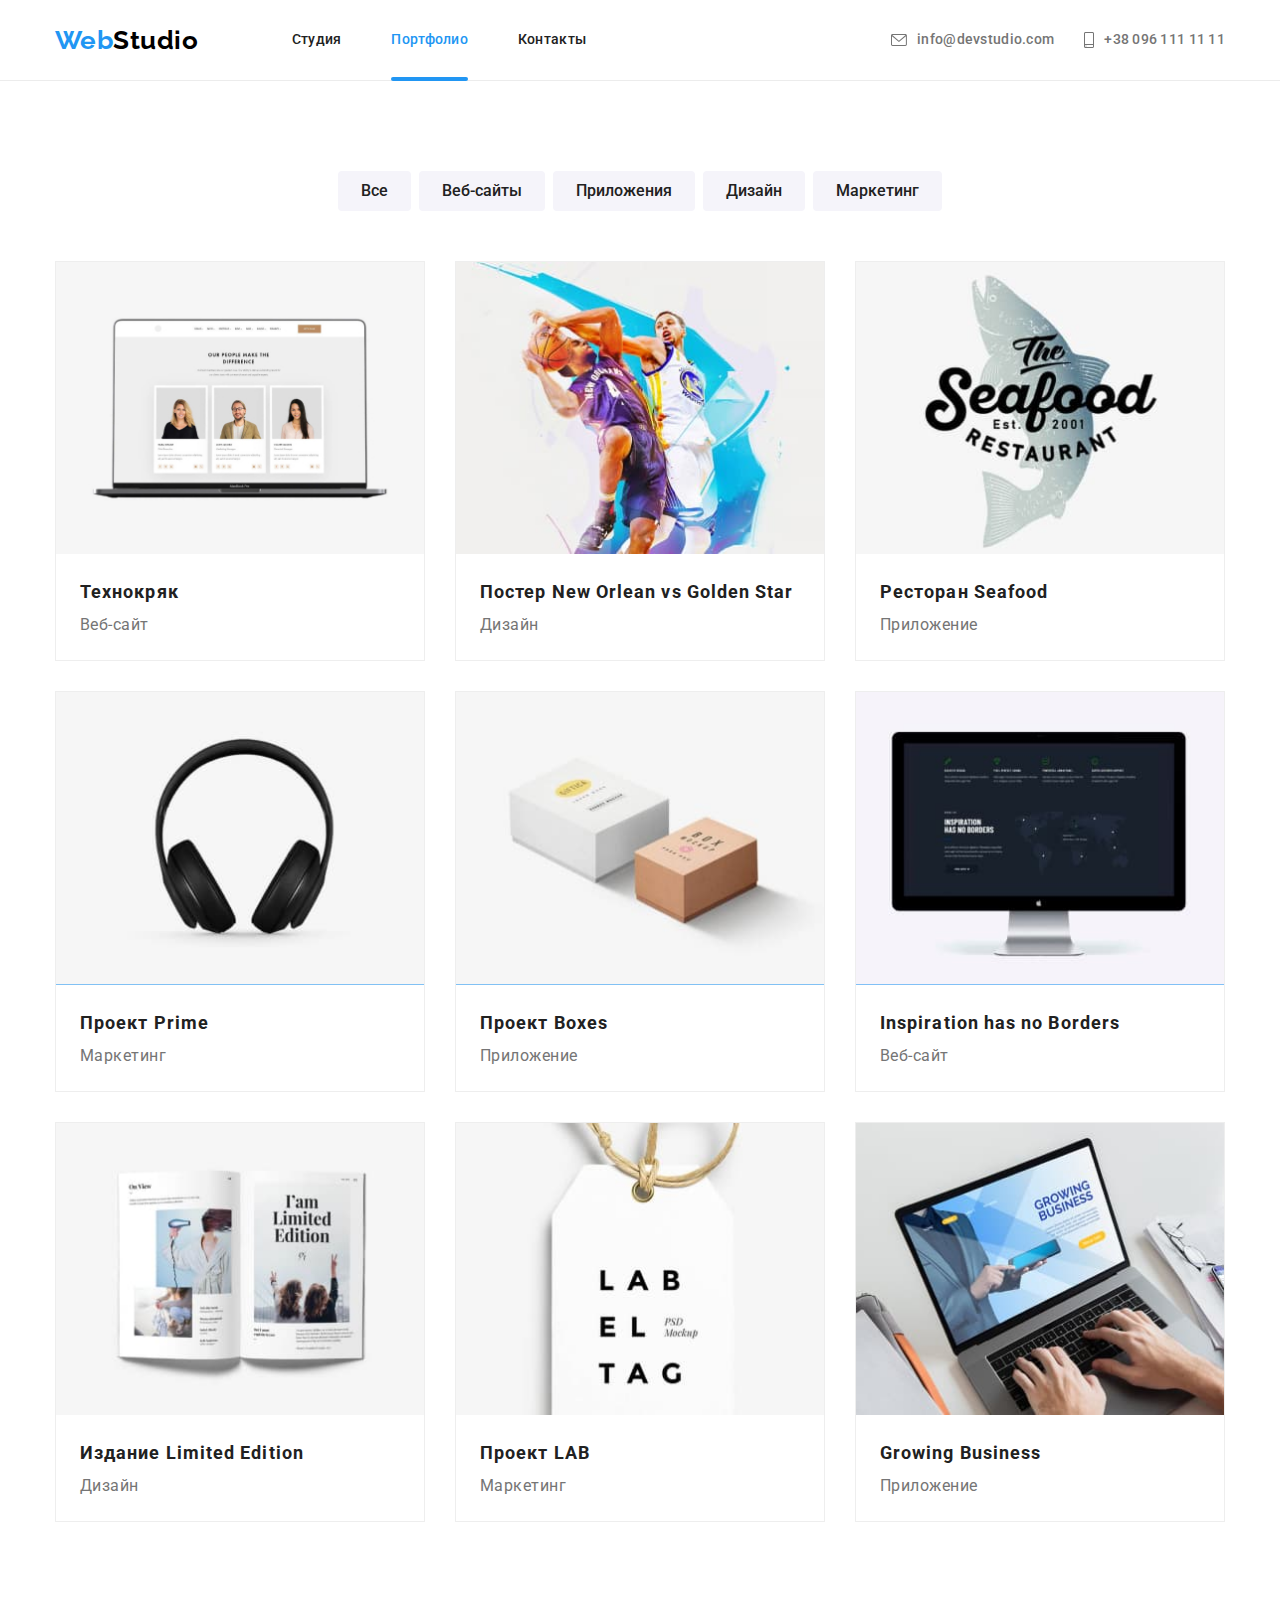
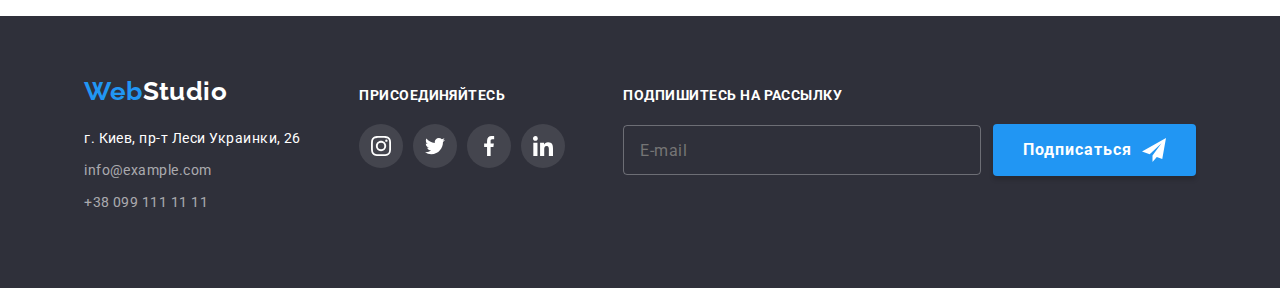
==== portfolio.html @ 852fccfb "додає всю розмітку по 8 модулі" ====
<!DOCTYPE html>
<html lang="ru">
  <head>
    <meta charset="UTF-8" />
    <meta http-equiv="X-UA-Compatible" content="IE=edge" />
    <meta name="viewport" content="width=device-width, initial-scale=1.0" />
    <link rel="preconnect" href="https://fonts.googleapis.com" />
    <link rel="preconnect" href="https://fonts.gstatic.com" crossorigin />
    <link
      href="https://fonts.googleapis.com/css2?family=Raleway:wght@700&family=Roboto:wght@400;500;700;900&display=swap"
      rel="stylesheet"
    />
    <link rel="stylesheet" href="./css/main.min.css" />
    <title>Portfolio</title>
  </head>

  <body>
    <!-- HEADER -->

    <!-- HEADER -->
    <header class="header">
      <div class="header__container container">
        <a href="./index.html" class="header__logo logo"
          >Web<span class="header__logo--accent">Studio</span></a
        >

        <button type="button" class="menu-btn" data-menu-button>
          <svg class="menu-btn__svg" width="40" height="40">
            <use class="menu-btn__icon--burger" href="./img/icon/sprite.svg#icon-burger"></use>
            <use class="menu-btn__icon--cross" href="./img/icon/sprite.svg#icon-cross"></use>
          </svg>
        </button>

        <div class="menu-container" data-menu>
          <nav class="site-nav">
            <ul class="site-nav__list">
              <li class="site-nav__item">
                <a href="./index.html" class="site-nav__link">Студия</a>
              </li>
              <li class="site-nav__item">
                <a href="./portfolio.html" class="site-nav__link site-nav__link--current"
                  >Портфолио</a
                >
              </li>
              <li class="site-nav__item"><a href="" class="site-nav__link">Контакты</a></li>
            </ul>
          </nav>

          <div>
            <ul class="auth-site">
              <li class="auth-site__item">
                <a href="tel:+380961111111" class="auth-site__link auth-site__link--tel">
                  <svg class="auth-site__svg" width="10" height="16">
                    <use href="./img/icon/sprite.svg#icon-tel"></use>
                  </svg>
                  +38 096 111 11 11
                </a>
              </li>
              <li class="auth-site__item">
                <a href="mailto:info@devstudio.com" class="auth-site__link">
                  <svg class="auth-site__svg" width="16" height="12">
                    <use href="./img/icon/sprite.svg#icon-mail"></use>
                  </svg>
                  info@devstudio.com
                </a>
              </li>
            </ul>

            <ul class="soc-auth">
              <li class="soc-auth__item">
                <a href="https://www.instagram.com/" class="soc-auth__link">Instagram</a>
              </li>
              <li class="soc-auth__item">
                <a href="https://twitter.com/home" class="soc-auth__link">Twitter</a>
              </li>
              <li class="soc-auth__item">
                <a href="https://www.facebook.com/" class="soc-auth__link">Facebook</a>
              </li>
              <li class="soc-auth__item">
                <a href="https://www.linkedin.com/" class="soc-auth__link">LinkedIn</a>
              </li>
            </ul>
          </div>
        </div>
      </div>
    </header>

    <!-- MAIN -->
    <main>
      <!-- projects main -->
      <section class="gallery">
        <div class="container">
          <h1 class="gallery__title visually-hidden">projects</h1>

          <ul class="gallery-filters">
            <li class="gallery-filters__item">
              <button type="button" class="gallery-filters__btn">Все</button>
            </li>
            <li class="gallery-filters__item">
              <button type="button" class="gallery-filters__btn">Веб-сайты</button>
            </li>
            <li class="gallery-filters__item">
              <button type="button" class="gallery-filters__btn">Приложения</button>
            </li>
            <li class="gallery-filters__item">
              <button type="button" class="gallery-filters__btn">Дизайн</button>
            </li>
            <li class="gallery-filters__item">
              <button type="button" class="gallery-filters__btn">Маркетинг</button>
            </li>
          </ul>

          <ul class="gallery-projects">
            <li class="gallery-projects__item">
              <a href="" class="gallery-projects__link">
                <div class="gallery-hidden">
                  <img
                    src="./img/portfolio.jpg"
                    class="gallery-hidden__img"
                    alt="Технокряк"
                    width="370"
                    height="294"
                  />

                  <p class="gallery-hidden__text">
                    Технокряк это современная площадка распространения коронавируса. Компании
                    используют эту платформу для цифрового шпионажа и атак на защищённые сервера
                    конкурентов.
                  </p>
                </div>

                <div class="gallery-content">
                  <h3 class="gallery-content__name">Технокряк</h3>
                  <p class="gallery-content__style">Веб-сайт</p>
                </div>
              </a>
            </li>
            <li class="gallery-projects__item">
              <a href="" class="gallery-projects__link">
                <div class="gallery-hidden">
                  <img
                    src="./img/portfolio2.jpg"
                    class="gallery-hidden__img"
                    alt="Технокряк"
                    width="370"
                    height="294"
                  />

                  <p class="gallery-hidden__text">
                    Технокряк это современная площадка распространения коронавируса. Компании
                    используют эту платформу для цифрового шпионажа и атак на защищённые сервера
                    конкурентов.
                  </p>
                </div>

                <div class="gallery-content">
                  <h3 class="gallery-content__name">Постер New Orlean vs Golden Star</h3>
                  <p class="gallery-content__style">Дизайн</p>
                </div>
              </a>
            </li>
            <li class="gallery-projects__item">
              <a href="" class="gallery-projects__link">
                <div class="gallery-hidden">
                  <img
                    src="./img/portfolio3.jpg"
                    class="gallery-hidden__img"
                    alt="Технокряк"
                    width="370"
                    height="294"
                  />

                  <p class="gallery-hidden__text">
                    Технокряк это современная площадка распространения коронавируса. Компании
                    используют эту платформу для цифрового шпионажа и атак на защищённые сервера
                    конкурентов.
                  </p>
                </div>

                <div class="gallery-content">
                  <h3 class="gallery-content__name">Ресторан Seafood</h3>
                  <p class="gallery-content__style">Приложение</p>
                </div>
              </a>
            </li>
            <li class="gallery-projects__item">
              <a href="" class="gallery-projects__link">
                <div class="gallery-hidden">
                  <img
                    src="./img/portfolio4.jpg"
                    class="gallery-hidden__img"
                    alt="Технокряк"
                    width="370"
                    height="294"
                  />

                  <p class="gallery-hidden__text">
                    Технокряк это современная площадка распространения коронавируса. Компании
                    используют эту платформу для цифрового шпионажа и атак на защищённые сервера
                    конкурентов.
                  </p>
                </div>

                <div class="gallery-content">
                  <h3 class="gallery-content__name">Проект Prime</h3>
                  <p class="gallery-content__style">Маркетинг</p>
                </div>
              </a>
            </li>
            <li class="gallery-projects__item">
              <a href="" class="gallery-projects__link">
                <div class="gallery-hidden">
                  <img
                    src="./img/portfolio5.jpg"
                    class="gallery-hidden__img"
                    alt="Технокряк"
                    width="370"
                    height="294"
                  />

                  <p class="gallery-hidden__text">
                    Технокряк это современная площадка распространения коронавируса. Компании
                    используют эту платформу для цифрового шпионажа и атак на защищённые сервера
                    конкурентов.
                  </p>
                </div>

                <div class="gallery-content">
                  <h3 class="gallery-content__name">Проект Boxes</h3>
                  <p class="gallery-content__style">Приложение</p>
                </div>
              </a>
            </li>
            <li class="gallery-projects__item">
              <a href="" class="gallery-projects__link">
                <div class="gallery-hidden">
                  <img
                    src="./img/portfolio6.jpg"
                    class="gallery-hidden__img"
                    alt="Технокряк"
                    width="370"
                    height="294"
                  />

                  <p class="gallery-hidden__text">
                    Технокряк это современная площадка распространения коронавируса. Компании
                    используют эту платформу для цифрового шпионажа и атак на защищённые сервера
                    конкурентов.
                  </p>
                </div>

                <div class="gallery-content">
                  <h3 class="gallery-content__name">Inspiration has no Borders</h3>
                  <p class="gallery-content__style">Веб-сайт</p>
                </div>
              </a>
            </li>
            <li class="gallery-projects__item">
              <a href="" class="gallery-projects__link">
                <div class="gallery-hidden">
                  <img
                    src="./img/portfolio7.jpg"
                    class="gallery-hidden__img"
                    alt="Технокряк"
                    width="370"
                    height="294"
                  />

                  <p class="gallery-hidden__text">
                    Технокряк это современная площадка распространения коронавируса. Компании
                    используют эту платформу для цифрового шпионажа и атак на защищённые сервера
                    конкурентов.
                  </p>
                </div>

                <div class="gallery-content">
                  <h3 class="gallery-content__name">Издание Limited Edition</h3>
                  <p class="gallery-content__style">Дизайн</p>
                </div>
              </a>
            </li>
            <li class="gallery-projects__item">
              <a href="" class="gallery-projects__link">
                <div class="gallery-hidden">
                  <img
                    src="./img/portfolio8.jpg"
                    class="gallery-hidden__img"
                    alt="Технокряк"
                    width="370"
                    height="294"
                  />

                  <p class="gallery-hidden__text">
                    Технокряк это современная площадка распространения коронавируса. Компании
                    используют эту платформу для цифрового шпионажа и атак на защищённые сервера
                    конкурентов.
                  </p>
                </div>

                <div class="gallery-content">
                  <h3 class="gallery-content__name">Проект LAB</h3>
                  <p class="gallery-content__style">Маркетинг</p>
                </div>
              </a>
            </li>
            <li class="gallery-projects__item">
              <a href="" class="gallery-projects__link">
                <div class="gallery-hidden">
                  <img
                    src="./img/portfolio9.jpg"
                    class="gallery-hidden__img"
                    alt="Технокряк"
                    width="370"
                    height="294"
                  />

                  <p class="gallery-hidden__text">
                    Технокряк это современная площадка распространения коронавируса. Компании
                    используют эту платформу для цифрового шпионажа и атак на защищённые сервера
                    конкурентов.
                  </p>
                </div>

                <div class="gallery-content">
                  <h3 class="gallery-content__name">Growing Business</h3>
                  <p class="gallery-content__style">Приложение</p>
                </div>
              </a>
            </li>
          </ul>
        </div>
      </section>
    </main>
    <!-- FOOTER -->
    <footer class="footer">
      <div class="footer__container container">
        <div class="footer__tablet">
          <div class="footer__box">
            <a href="./index.html" class="footer__logo logo"
              >Web<span class="footer__logo--accent">Studio</span></a
            >

            <address class="footer__address">
              <ul class="footer__list">
                <li class="footer__item">
                  <a href="" class="footer__link footer__link--street"
                    >г. Киев, пр-т Леси Украинки, 26
                  </a>
                </li>
                <li class="footer__item">
                  <a href="mailto:info@example.com" class="footer__link">info@example.com </a>
                </li>
                <li class="footer__item">
                  <a href="tel:+380991111111" class="footer__link">+38 099 111 11 11 </a>
                </li>
              </ul>
            </address>
          </div>

          <div class="footer-soclist">
            <p class="footer-soclist__text">присоединяйтесь</p>
            <ul class="footer-soclist__list">
              <li class="footer-soclist__item">
                <a href="" class="footer-soclist__link">
                  <svg class="footer-soclist__icon" width="20" height="20">
                    <use href="./img/icon/sprite.svg#icon-footer-link"></use>
                  </svg>
                </a>
              </li>
              <li class="footer-soclist__item">
                <a href="" class="footer-soclist__link">
                  <svg class="footer-soclist__icon" width="20" height="20">
                    <use href="./img/icon/sprite.svg#icon-footer-link2"></use>
                  </svg>
                </a>
              </li>
              <li class="footer-soclist__item">
                <a href="" class="footer-soclist__link">
                  <svg class="footer-soclist__icon" width="20" height="20">
                    <use href="./img/icon/sprite.svg#icon-footer-link3"></use>
                  </svg>
                </a>
              </li>
              <li class="footer-soclist__item">
                <a href="" class="footer-soclist__link">
                  <svg class="footer-soclist__icon" width="20" height="20">
                    <use href="./img/icon/sprite.svg#icon-footer-link4"></use>
                  </svg>
                </a>
              </li>
            </ul>
          </div>

          <div class="footer-subscribe">
            <p class="footer-subscribe__text">Подпишитесь на рассылку</p>

            <form class="footer-subscribe__form">
              <input
                class="footer-subscribe__input"
                type="email"
                name="email"
                placeholder="E-mail"
              />

              <button type="button" class="footer-subscribe__btn">
                Подписаться

                <svg class="footer-subscribe__icon" width="24" height="24">
                  <use href="./img/icon/sprite.svg#icon-airplane"></use>
                </svg>
              </button>
            </form>
          </div>
        </div>
      </div>
    </footer>

    <!-- MODAL -->

    <div class="backdrop backdrop__is-hidden" data-modal>
      <div class="backdrop-modal">
        <form class="modal-form">
          <button class="modal-form__btn" data-modal-close>
            <svg class="backdrop-modal__icon" width="11" height="11">
              <use href="./img/icon/sprite.svg#icon-close"></use>
            </svg>
          </button>
          <p class="modal-form__text">Оставьте свои данные, мы вам перезвоним</p>

          <div class="modal-form__field">
            <label class="modal-form__label" for="name">Имя</label>
            <input class="modal-form__input" type="text" name="name" id="name" />
            <svg class="modal-form__icon">
              <use href="./img/icon/sprite.svg#icon-name-modal"></use>
            </svg>
          </div>

          <div class="modal-form__field">
            <label class="modal-form__label" for="tel">Телефон</label>
            <input class="modal-form__input" type="text" name="name" id="tel" />
            <svg class="modal-form__icon">
              <use href="./img/icon/sprite.svg#icon-tel-modal"></use>
            </svg>
          </div>

          <div class="modal-form__field">
            <label class="modal-form__label" for="mail">Почта</label>
            <input class="modal-form__input" type="text" name="name" id="mail" />
            <svg class="modal-form__icon">
              <use href="./img/icon/sprite.svg#icon-mail-modal"></use>
            </svg>
          </div>

          <div class="modal-form__field">
            <label class="modal-form__label" for="comment">Комментарий</label>
            <textarea
              class="modal-form__comment"
              name="comment"
              id="comment"
              rows="10"
              placeholder="Введите текст"
            ></textarea>
          </div>

          <div class="form-checkbox">
            <input class="form-checkbox__input" type="checkbox" name="policy" id="policy" />
            <label class="form-checkbox__label" for="policy"
              >Соглашаюсь с рассылкой и принимаю
            </label>
            <a href="" class="form-checkbox__link">Условия договора</a>
          </div>

          <button type="submit" class="form-btn">Отправить</button>
        </form>
      </div>
    </div>

    <!-- SCRIPT -->
    <script src="./js/modal.js"></script>
    <script src="./js/burger-menu.js"></script>
  </body>
</html>
---- css/main.min.css ----
/*! modern-normalize v0.6.0 | MIT License | https://github.com/sindresorhus/modern-normalize */*,*::before,*::after{box-sizing:border-box}:root{-moz-tab-size:4;tab-size:4}html{line-height:1.15;-webkit-text-size-adjust:100%}body{margin:0}body{font-family:system-ui,-apple-system,"Segoe UI",Roboto,Helvetica,Arial,sans-serif,"Apple Color Emoji","Segoe UI Emoji"}hr{height:0}abbr[title]{text-decoration:underline dotted}b,strong{font-weight:bolder}code,kbd,samp,pre{font-family:SFMono-Regular, Consolas, "Liberation Mono", Menlo, monospace;font-size:1em}small{font-size:80%}sub,sup{font-size:75%;line-height:0;position:relative;vertical-align:baseline}sub{bottom:-0.25em}sup{top:-0.5em}button,input,optgroup,select,textarea{font-family:inherit;font-size:100%;line-height:1.15;margin:0}button,select{text-transform:none}button,[type="button"],[type="reset"],[type="submit"]{-webkit-appearance:button}button::-moz-focus-inner,[type="button"]::-moz-focus-inner,[type="reset"]::-moz-focus-inner,[type="submit"]::-moz-focus-inner{border-style:none;padding:0}button:-moz-focusring,[type="button"]:-moz-focusring,[type="reset"]:-moz-focusring,[type="submit"]:-moz-focusring{outline:1px dotted ButtonText}fieldset{padding:0.35em 0.75em 0.625em}legend{padding:0}progress{vertical-align:baseline}[type="number"]::-webkit-inner-spin-button,[type="number"]::-webkit-outer-spin-button{height:auto}[type="search"]{-webkit-appearance:textfield;outline-offset:-2px}[type="search"]::-webkit-search-decoration{-webkit-appearance:none}::-webkit-file-upload-button{-webkit-appearance:button;font:inherit}summary{display:list-item}*,*::before,*::after{box-sizing:border-box}a{text-decoration:none}h1,h2,h3,h4,h5,h6,p,ul{margin:0;padding:0;list-style:none}img{display:block;max-width:100%;height:auto}body{font-family:'Raleway', sans-serif;font-family:'Roboto', sans-serif;letter-spacing:0.03em;padding-top:77px;background-color:#fff;color:#757575}body.modal-open,body.menu-open{overflow:hidden}.container-wrap{max-width:100%;overflow:hidden}.container{padding-left:15px;padding-right:15px;margin-left:auto;margin-right:auto}@media screen and (min-width: 480px){.container{width:480px}}@media screen and (min-width: 768px){.container{width:768px}}@media screen and (min-width: 1200px){.container{width:1200px}}.visually-hidden{position:absolute;white-space:nowrap;width:1px;height:1px;overflow:hidden;border:0;padding:0;clip:rect(0 0 0 0);clip-path:inset(50%);margin:-1px}.logo{font-family:'Raleway';font-weight:700;font-size:26px;line-height:1.19;color:#2196f3}.header{position:fixed;width:100%;top:0;left:0;z-index:9;background-color:#fff;border-bottom:1px solid #ececec}.header__container{display:flex;align-items:center;padding:0 15px;justify-content:space-between}@media screen and (max-width: 767px){.header__container{padding-top:16px;padding-bottom:16px}}@media screen and (max-width: 767px){.header__container{padding-top:26px;padding-bottom:26px}}@media screen and (max-width: 767px){.header__container{padding-top:24px;padding-bottom:25px}}.header__logo--accent{color:#000}.menu-btn{border:none;padding:0;margin-left:auto;color:#757575;background-color:transparent}@media screen and (min-width: 768px){.menu-btn{display:none}}.menu-btn.is-open{z-index:3}.menu-btn__icon--cross{display:none}.menu-btn.is-open .menu-btn__icon--cross{display:block}.menu-btn.is-open .menu-btn__icon--burger{display:none}.menu-btn__svg{fill:currentColor}.menu-btn__svg:hover,.menu-btn__svg:focus{color:#2196f3}@media screen and (min-width: 768px){.menu-container{display:flex;align-items:center}}@media screen and (max-width: 767px){.menu-container{display:none}}@media screen and (max-width: 767px){.menu-container.is-open{position:fixed;top:0;left:0;height:100%;width:100%;padding:48px 40px;z-index:2;display:block;display:flex;flex-direction:column;justify-content:space-between;background-color:#fff}}@media screen and (min-width: 768px){.site-nav{display:flex;align-items:center}}.site-nav__list{display:flex}@media screen and (min-width: 768px){.site-nav__list{margin-right:84px}}@media screen and (max-width: 767px){.site-nav__list{flex-direction:column}}@media screen and (min-width: 1200px){.site-nav__list{margin-right:305px}}@media screen and (max-width: 767px){.site-nav__item:not(:last-child){margin-bottom:30px}}@media screen and (min-width: 768px){.site-nav__item:not(:last-child){margin-right:50px}}@media screen and (min-width: 768px){.site-nav__link{display:block;font-weight:500;font-size:14px;line-height:1.14;letter-spacing:0.02em;transition:color 250ms cubic-bezier(0.4, 0, 0.2, 1);color:#212121;padding-top:32px;padding-bottom:32px}}@media screen and (max-width: 767px){.site-nav__link{font-weight:500;font-size:40px;line-height:1.17;letter-spacing:0.02em;color:#212121}}.site-nav__link:hover,.site-nav__link:focus{color:#2196f3}@media screen and (min-width: 768px){.site-nav__link--current{color:#2196f3;position:relative}}@media screen and (min-width: 768px){.site-nav__link--current::after{position:absolute;content:'';bottom:0;left:0;width:100%;height:4px;border-radius:2px;bottom:-1px;background-color:#2196f3}}@media screen and (max-width: 767px){.auth-site{margin-bottom:64px}}@media screen and (min-width: 768px){.auth-site{display:flex;flex-direction:column-reverse}}@media screen and (min-width: 1199px){.auth-site{flex-direction:row-reverse}}@media screen and (min-width: 768px){.auth-site__item:not(:last-child){margin-top:10px}}@media screen and (max-width: 767px){.auth-site__item:not(:last-child){margin-bottom:32px}}@media screen and (min-width: 1199px){.auth-site__item:not(:last-child){margin-top:0;margin-left:30px}}@media screen and (max-width: 767px){.auth-site__link{font-weight:500;font-size:24px;line-height:1.16;letter-spacing:0.02em;color:#757575}}@media screen and (min-width: 768px){.auth-site__link{font-weight:500;font-size:12px;line-height:1.16;letter-spacing:0.02em;color:#757575}}@media screen and (max-width: 767px){.auth-site__link--tel{font-weight:500;font-size:34px;line-height:1.17;letter-spacing:0.02em;color:#2196f3}}@media screen and (min-width: 1199px){.auth-site__link{display:block;font-weight:500;font-size:14px;line-height:1.14;letter-spacing:0.02em;transition:color 250ms cubic-bezier(0.4, 0, 0.2, 1);color:#212121;color:#757575;display:flex;align-items:center}}.auth-site__link:hover,.auth-site__link:focus{color:#2196f3}.auth-site__svg{fill:currentColor;margin-right:10px}@media screen and (max-width: 767px){.auth-site__svg{display:none}}.soc-auth{display:flex}@media screen and (min-width: 768px){.soc-auth{display:none}}.soc-auth__item{padding:0 10px}.soc-auth__item:not(:last-child){border-right:1px solid rgba(33,33,33,0.2)}.soc-auth__link{font-weight:500;font-size:18px;line-height:1.22;letter-spacing:0.02em;color:#2196f3}.hero{height:auto;max-width:479px;padding-top:118px;padding-bottom:118px;text-align:center;margin:0 auto;background-color:#2f303a;background-repeat:no-repeat;background-position:center;background-size:cover;background-image:linear-gradient(to right, rgba(47,48,58,0.4), rgba(47,48,58,0.4)),url(../../img/adaptive/mob-hero-1x-min.jpg)}@media screen and (min-device-pixel-ratio: 2), (min-resolution: 192dpi), (min-resolution: 2dppx){.hero{background-image:linear-gradient(to right, rgba(47,48,58,0.4), rgba(47,48,58,0.4)),url(../../img/adaptive/mob-hero-2x-min.jpg)}}@media screen and (min-width: 480px){.hero{max-width:480px}}@media screen and (min-width: 768px){.hero{max-width:768px;background-image:linear-gradient(to right, rgba(47,48,58,0.4), rgba(47,48,58,0.4)),url(../../img/adaptive/tab-hero-1x-min.jpg)}}@media screen and (min-width: 768px) and (min-device-pixel-ratio: 2), screen and (min-width: 768px) and (min-resolution: 192dpi), screen and (min-width: 768px) and (min-resolution: 2dppx){.hero{background-image:linear-gradient(to right, rgba(47,48,58,0.4), rgba(47,48,58,0.4)),url(../../img/adaptive/tab-hero-2x-min.jpg)}}@media screen and (min-width: 1200px){.hero{min-height:600px;max-width:1600px;padding-top:200px;padding-bottom:200px;margin-left:auto;margin-right:auto;background-image:linear-gradient(to right, rgba(47,48,58,0.4), rgba(47,48,58,0.4)),url(../../img/adaptive/desk-hero-1x-min.jpg)}}@media screen and (min-width: 1200px) and (min-device-pixel-ratio: 2), screen and (min-width: 1200px) and (min-resolution: 192dpi), screen and (min-width: 1200px) and (min-resolution: 2dppx){.hero{background-image:linear-gradient(to right, rgba(47,48,58,0.4), rgba(47,48,58,0.4)),url(../../img/adaptive/desk-hero-2x-min.jpg)}}.hero__title{margin-bottom:30px;font-weight:900;font-size:26px;line-height:1.62;letter-spacing:0.06em;text-transform:uppercase;color:#fff}@media screen and (min-width: 1200px){.hero__title{font-size:44px;line-height:1.36}}.hero__btn{font-weight:700;font-size:16px;line-height:1.88;letter-spacing:0.06em;box-shadow:0px 4px 4px rgba(0,0,0,0.15);box-shadow:0px 4px 4px rgba(0,0,0,0.15);border-radius:4px;border:1px solid transparent;padding:10px 32px;min-width:200px;cursor:pointer;color:#fff;background-color:#2196f3}.specifics{padding-top:60px;padding-bottom:60px}@media screen and (min-width: 1200px){.specifics{padding-top:94px;padding-bottom:94px}}.specifics__list{margin:-15px}@media screen and (min-width: 768px){.specifics__list{display:flex;flex-wrap:wrap}}@media screen and (min-width: 1200px){.specifics__list{flex-wrap:nowrap}}.specifics__item{margin:15px}.specifics__item:not(:last-child){margin-bottom:30px}@media screen and (min-width: 768px){.specifics__item{width:calc((100% - 30px - 30px) / 2)}}@media screen and (min-width: 1200px){.specifics__item{width:calc(100% - 30px - 30px - 30px - 30px / 4)}}.specifics__title{margin-bottom:10px;font-weight:700;font-size:14px;line-height:1.14;text-transform:uppercase;text-align:center;color:#212121}@media screen and (min-width: 768px){.specifics__title{text-align:left}}.specifics__text{font-weight:400;font-size:14px;line-height:1.71}.specifics__svg{display:block;height:120px;border-radius:4px;margin-bottom:30px;display:flex;justify-content:center;align-items:center;background-color:#f5f4fa}.interests{padding-bottom:94px;display:none}@media screen and (min-width: 1200px){.interests{display:block}}.interests__title{margin-bottom:50px;font-weight:700;font-size:36px;line-height:1.16;text-align:center;color:#212121}.interests__list{display:flex;justify-content:center}.interests__item:not(:last-child){margin-right:30px}.hidden-box{position:relative}.hidden-box__img{display:block}.hidden-box__content{position:absolute;width:100%;height:70px;bottom:0;left:0;display:flex;align-items:center;justify-content:center;background-color:rgba(47,48,58,0.8)}.hidden-box__text{font-weight:700;font-size:14px;line-height:1.14;text-transform:uppercase;color:#fff}.team{padding-top:60px;padding-bottom:60px;background-color:#f5f4fa}@media screen and (min-width: 1200px){.team{padding-top:94px;padding-bottom:94px}}.team__title{margin-bottom:50px;font-weight:700;font-size:36px;line-height:1.16;text-align:center;color:#212121}.team__list{display:flex;flex-wrap:wrap;margin:-15px}@media screen and (min-width: 1200px){.team__list{flex-wrap:nowrap}}.team__item{box-shadow:0px 1px 3px rgba(0,0,0,0.12),0px 1px 1px rgba(0,0,0,0.14),0px 2px 1px rgba(0,0,0,0.2);border-radius:0px 0px 4px 4px;background-color:#fff;margin:15px}@media screen and (min-width: 768px){.team__item{width:calc((100% - 30px - 30px) / 2)}}.team__img{width:100%}.soclist{display:flex;justify-content:center;padding-bottom:30px}.soclist__item:not(:last-child){margin-right:10px}.soclist__link{width:44px;height:44px;display:flex;justify-content:center;align-items:center;border-radius:50%;transition:color 250ms cubic-bezier(0.4, 0, 0.2, 1),background-color 250ms cubic-bezier(0.4, 0, 0.2, 1);color:#afb1b8}.soclist__link:hover,.soclist__link:focus{color:#fff;background-color:#2196f3}.soclist__svg{fill:currentColor}.team-content{padding-top:30px;padding-bottom:16px;text-align:center}.team-content__name{font-weight:500;font-size:16px;line-height:1.18;color:#212121;margin-bottom:10px}.team-content__position{font-weight:500;font-size:16px;line-height:1.18;color:#212121;font-weight:400;color:#757575}.clients{padding-top:60px;padding-bottom:60px}@media screen and (min-width: 1200px){.clients{padding-top:94px;padding-bottom:94px}}.clients__title{margin-bottom:50px;font-weight:700;font-size:36px;line-height:1.16;text-align:center;color:#212121}.clients__list{display:flex;flex-wrap:wrap;margin:-15px}@media screen and (max-width: 479px){.clients__list{justify-content:center}}@media screen and (min-width: 1200px){.clients__list{flex-wrap:nowrap}}.clients__item{margin:15px}@media screen and (min-width: 768px){.clients__item{width:calc((100% - 60px - 30px) / 3)}}.clients__link{display:flex;justify-content:center;align-items:center;height:100%;border:1px solid #afb1b8;border-radius:4px;width:210px;height:92px;transition:color 250ms cubic-bezier(0.4, 0, 0.2, 1),background-color 250ms cubic-bezier(0.4, 0, 0.2, 1);color:#afb1b8}.clients__link:hover,.clients__link:focus{color:#2196f3;border-color:#2196f3}@media screen and (min-width: 768px){.clients__link{width:226px}}@media screen and (min-width: 1200px){.clients__link{width:170px}}.clients__svg{fill:currentColor}.footer{padding-top:60px;padding-bottom:60px;text-align:center;background-color:#2f303a}@media screen and (min-width: 1200px){.footer{text-align:start}}@media screen and (min-width: 768px){.footer__tablet{display:flex;flex-wrap:wrap;align-items:baseline;justify-content:space-around}}.footer__box{margin-bottom:60px}@media screen and (min-width: 1200px){.footer__box{margin-bottom:0}}.footer__logo{display:block;margin-bottom:20px}.footer__logo--accent{color:#fff}.footer__item:not(:last-child){margin-bottom:8px}.footer__link{font-style:normal;font-weight:400;font-size:14px;line-height:1.71;transition:color 250ms cubic-bezier(0.4, 0, 0.2, 1);color:rgba(255,255,255,0.6)}.footer__link--street{color:#fff}.footer__link:hover,.footer__link:focus{color:#2196f3}.footer-soclist{margin-bottom:60px}.footer-soclist__text{margin-bottom:20px;font-weight:700;font-size:14px;line-height:1.14;text-transform:uppercase;color:#fff}.footer-soclist__list{display:flex;justify-content:center}.footer-soclist__item:not(:last-child){margin-right:10px}.footer-soclist__link{display:flex;justify-content:center;align-items:center;width:44px;height:44px;border-radius:50%;transition:background-color 250ms cubic-bezier(0.4, 0, 0.2, 1);background-color:rgba(255,255,255,0.1)}.footer-soclist__link:hover,.footer-soclist__link:focus{background-color:#2196f3}.footer-subscribe__text{margin-bottom:20px;font-weight:700;font-size:14px;line-height:1.14;text-transform:uppercase;color:#fff}.footer-subscribe__form{display:inline-block}@media screen and (min-width: 1200px){.footer-subscribe__form{display:flex;align-items:center}}.footer-subscribe__input{display:block;margin-bottom:20px;padding:15px 16px;outline:none;height:50px;width:450px;border-radius:4px;border:1px solid rgba(255,255,255,0.3);font-weight:400;font-size:16px;line-height:1.25;letter-spacing:inherit;transition:border-color 250ms cubic-bezier(0.4, 0, 0.2, 1);background-color:transparent;color:#ffffff}.footer-subscribe__input:focus{border-color:#2196f3}@media screen and (max-width: 479px){.footer-subscribe__input{width:100%}}@media screen and (min-width: 1200px){.footer-subscribe__input{width:358px;margin-bottom:0}}.footer-subscribe__btn{border:1px solid transparent;box-shadow:0px 4px 4px rgba(0,0,0,0.15);border-radius:4px;padding:10px 29px;min-width:200px;font-weight:700;font-size:16px;line-height:1.88;letter-spacing:0.06em;cursor:pointer;display:flex;justify-content:center;align-items:center;margin-left:auto;margin-right:auto;color:#fff;background-color:#2196f3}@media screen and (min-width: 1200px){.footer-subscribe__btn{margin:0 0 0 12px}}.footer-subscribe__icon{margin-left:10px}.gallery{padding-top:60px;padding-bottom:60px}@media screen and (min-width: 1200px){.gallery{padding-top:94px;padding-bottom:94px}}.gallery-filters{margin-bottom:30px;display:flex;flex-wrap:wrap;margin-top:-15px}@media screen and (min-width: 768px){.gallery-filters{display:flex;justify-content:center}}@media screen and (min-width: 1200px){.gallery-filters{margin-bottom:50px}}.gallery-filters__item{margin-top:15px}.gallery-filters__item:not(:last-child){margin-right:8px}.gallery-filters__btn{padding:6px 22px;cursor:pointer;border-radius:4px;border:1px solid transparent;font-weight:500;font-size:16px;line-height:1.62;transition:color 250ms cubic-bezier(0.4, 0, 0.2, 1),background-color 250ms cubic-bezier(0.4, 0, 0.2, 1),box-shadow 250ms cubic-bezier(0.4, 0, 0.2, 1);color:#212121;background-color:#f5f4fa}.gallery-filters__btn:hover,.gallery-filters__btn:focus{color:#fff;background-color:#2196f3;box-shadow:0px 3px 1px rgba(0,0,0,0.1),0px 1px 2px rgba(0,0,0,0.08),0px 2px 2px rgba(0,0,0,0.12)}.gallery-projects{flex-wrap:wrap}@media screen and (min-width: 768px){.gallery-projects{display:flex;flex-wrap:wrap;margin:-15px}}@media screen and (min-width: 1200px){.gallery-projects{margin:-15px}}.gallery-projects__item{border:1px solid #eee}@media screen and (max-width: 767px){.gallery-projects__item:not(:last-child){margin-bottom:30px}}@media screen and (min-width: 768px){.gallery-projects__item{width:calc((100% - 30px - 30px) / 2);margin:15px}}@media screen and (min-width: 1200px){.gallery-projects__item{width:calc((100% - 60px - 30px) / 3);margin:15px}}.gallery-projects__link{display:block;transition:box-shadow 250ms cubic-bezier(0.4, 0, 0.2, 1)}.gallery-projects__link:hover,.gallery-projects__link:focus{box-shadow:0px 1px 1px rgba(0,0,0,0.12),0px 4px 4px rgba(0,0,0,0.06),1px 4px 6px rgba(0,0,0,0.16)}.gallery-content{padding:20px 24px}.gallery-content__name{font-weight:700;font-size:18px;line-height:2;letter-spacing:0.06em;color:#212121}.gallery-content__style{font-weight:400;font-size:16px;line-height:1.88;color:#757575}.gallery-hidden{position:relative;display:block;overflow:hidden}.gallery-hidden__img{width:100%;display:block}.gallery-hidden__text{position:absolute;top:0;left:0;height:100%;width:100%;padding:63px 24px;font-weight:400;font-size:18px;line-height:1.56;transform:translateY(100%);transition:transform 250ms cubic-bezier(0.4, 0, 0.2, 1);color:#fff;background-color:rgba(33,150,243,0.9)}.gallery-projects__link:hover .gallery-hidden__text,.gallery-projects__link:focus .gallery-hidden__text{transform:translateY(0)}.backdrop{position:fixed;top:0;left:0;width:100%;height:100%;z-index:9;overflow-y:scroll;transition:opacity 250ms cubic-bezier(0.4, 0, 0.2, 1);background-color:rgba(0,0,0,0.2)}.backdrop__is-hidden{visibility:hidden;opacity:0;pointer-events:none}.backdrop__is-hidden .backdrop-modal{transform:translate(-50%, -50%) scale(0.1)}.backdrop-modal{position:absolute;top:50%;left:50%;z-index:18;opacity:1;transform:translate(-50%, -50%) scale(1);transition:transform 250ms cubic-bezier(0.4, 0, 0.2, 1),opacity 250ms cubic-bezier(0.4, 0, 0.2, 1),box-shadow 250ms cubic-bezier(0.4, 0, 0.2, 1);width:450px;min-height:609px;box-shadow:0px 1px 3px rgba(0,0,0,0.12),0px 1px 1px rgba(0,0,0,0.14),0px 2px 1px rgba(0,0,0,0.2);border-radius:4px;background-color:#fff}@media screen and (min-width: 1200px){.backdrop-modal{width:528px;height:581px}}.modal-form{display:block;padding:40px}.modal-form__btn{position:absolute;top:8px;right:8px;width:30px;height:30px;cursor:pointer;border-radius:50%;border:1px solid rgba(0,0,0,0.1);display:flex;align-items:center;justify-content:center;transition:color 250ms cubic-bezier(0.4, 0, 0.2, 1);background-color:#fff;color:#000}.modal-form__btn:hover,.modal-form__btn:focus{color:#2196f3}.modal-form__icon{fill:currentColor}.modal-form__text{text-align:center;font-weight:700;font-size:20px;line-height:1.5;margin-bottom:12px;color:#212121}@media screen and (min-width: 1200px){.modal-form__text{text-align:start;line-height:1.15}}.modal-form__field{position:relative;display:flex;flex-direction:column}.modal-form__field:not(:last-child){margin-bottom:10px}.modal-form__field:hover{color:#2196f3}.modal-form__input{outline:none;height:40px;border:1px solid rgba(33,33,33,0.2);border-radius:4px;transition:border-color 250ms cubic-bezier(0.4, 0, 0.2, 1);padding:0 42px}.modal-form__field:hover .modal-form__input{border-color:#2196f3}.modal-form__input:focus{border-color:#2196f3}.modal-form__label{font-size:12px;line-height:1.16;letter-spacing:0.01em}.modal-form__label:not(:last-child){margin-bottom:4px}.modal-form__icon{position:absolute;left:0;top:50%;display:inline-block;width:18px;height:18px;margin-left:15px;transition:color 250ms cubic-bezier(0.4, 0, 0.2, 1);fill:#212121}.modal-form__field:hover .modal-form__icon{fill:#2196f3}.modal-form__comment{font-size:12px;line-height:1.16;letter-spacing:0.01em;resize:none;height:120px;padding-left:16px;padding-top:12px;border:1px solid rgba(33,33,33,0.2);border-radius:4px;outline:none;transition:border-color 250ms cubic-bezier(0.4, 0, 0.2, 1);color:#212121}.modal-form__comment:hover,.modal-form__comment:focus{border-color:#2196f3}.form-checkbox{margin-bottom:30px}.form-checkbox__input{position:absolute;white-space:nowrap;width:1px;height:1px;overflow:hidden;border:0;padding:0;clip:rect(0 0 0 0);clip-path:inset(50%);margin:-1px}.form-checkbox__label{margin-left:8px;font-weight:400;font-size:12px;line-height:1.16;letter-spacing:0.01em}@media screen and (min-width: 1200px){.form-checkbox__label{font-size:14px;line-height:1.71}}.form-checkbox__label::before{content:'';display:inline-flex;width:16px;height:15px;border-radius:4px;border:2px solid #212121;margin-right:7px;transition:border-color 250ms cubic-bezier(0.4, 0, 0.2, 1)}.form-checkbox__input:checked+.form-checkbox__label::before{background-color:#2196f3;background-image:url(../img/icon/check.svg);background-repeat:no-repeat;background-position:center;background-size:contain;background-origin:border-box;border-color:#2196f3}.form-checkbox__link{font-weight:400;font-size:12px;line-height:1.16;text-decoration:underline;color:#2196f3}@media screen and (min-width: 1200px){.form-checkbox__link{font-size:14px;line-height:1.71}}.form-btn{display:block;margin:0 auto;padding:10px 55px;box-shadow:0px 4px 4px rgba(0,0,0,0.15);border-radius:4px;border:1px solid transparent;min-width:200px;height:50px;font-weight:700;font-size:16px;line-height:1.88;letter-spacing:0.06em;cursor:pointer;color:#fff;background-color:#2196f3}
/*# sourceMappingURL=main.min.css.map */
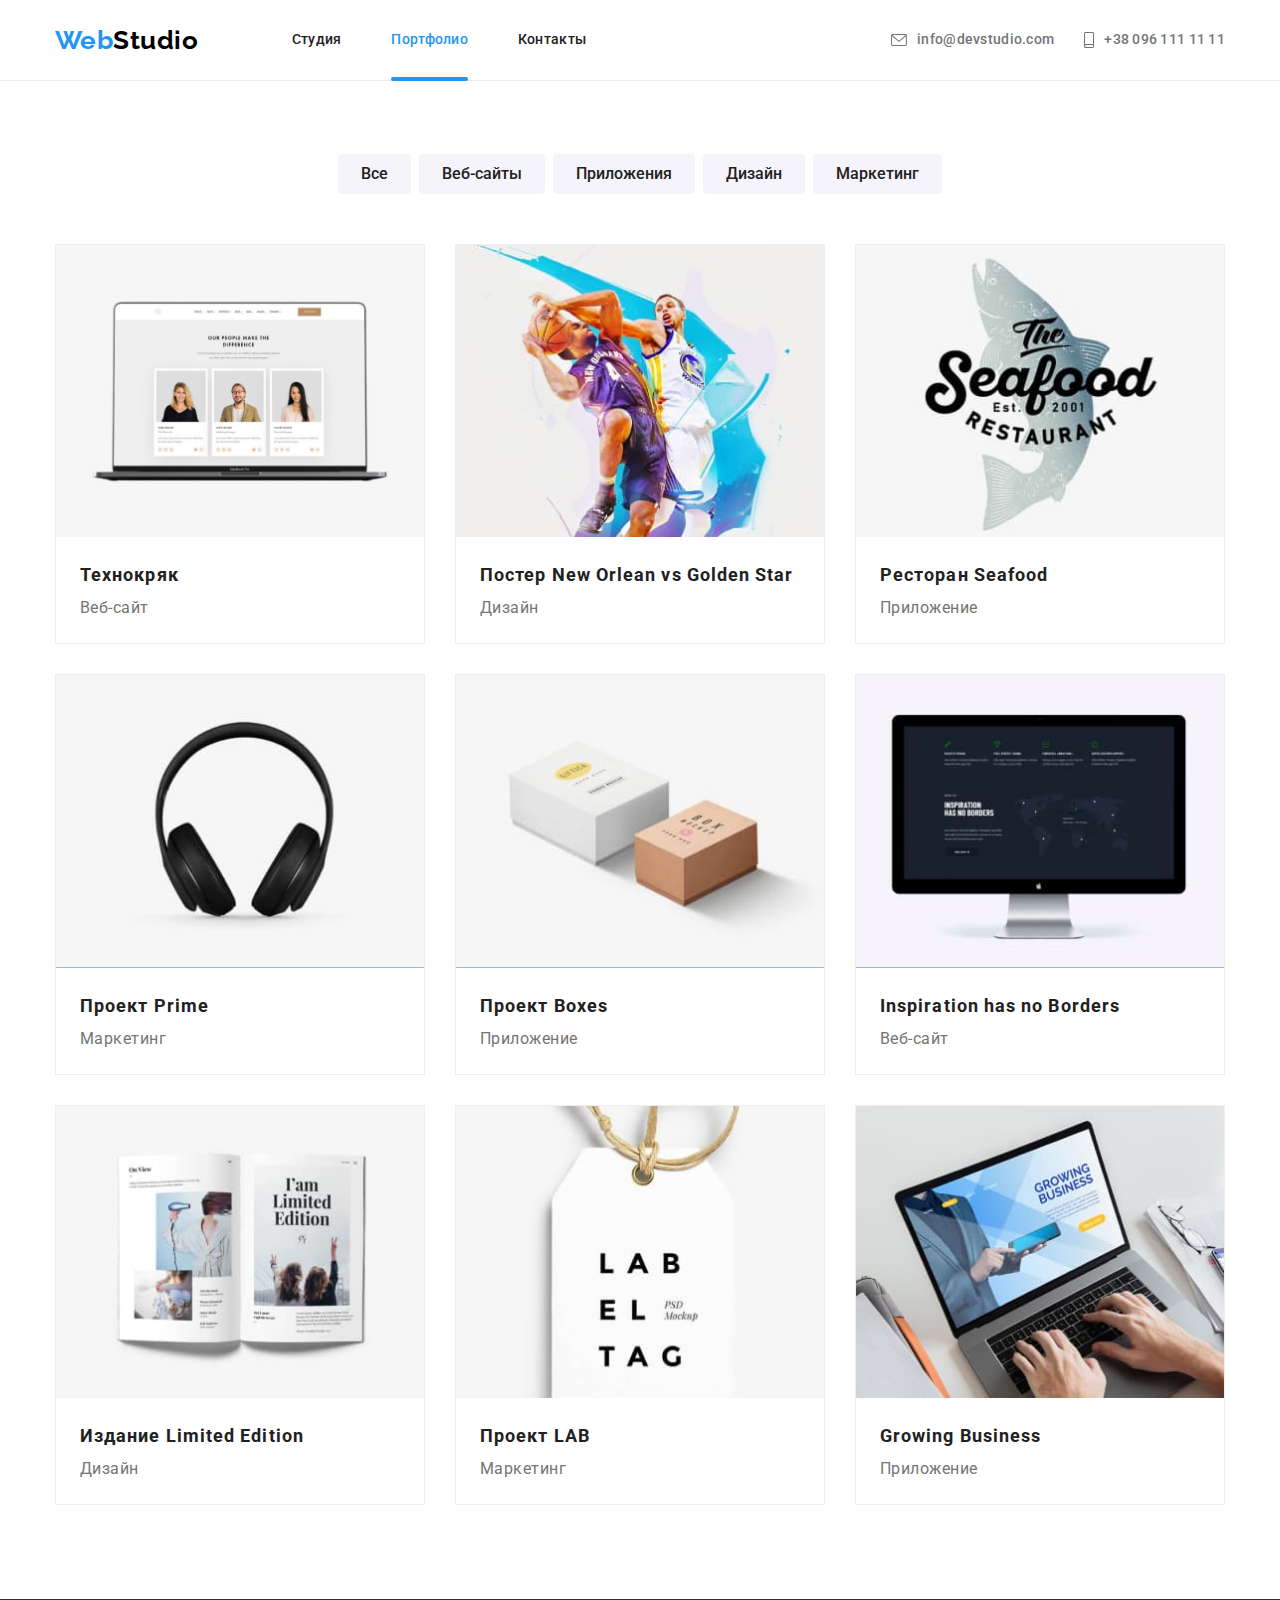
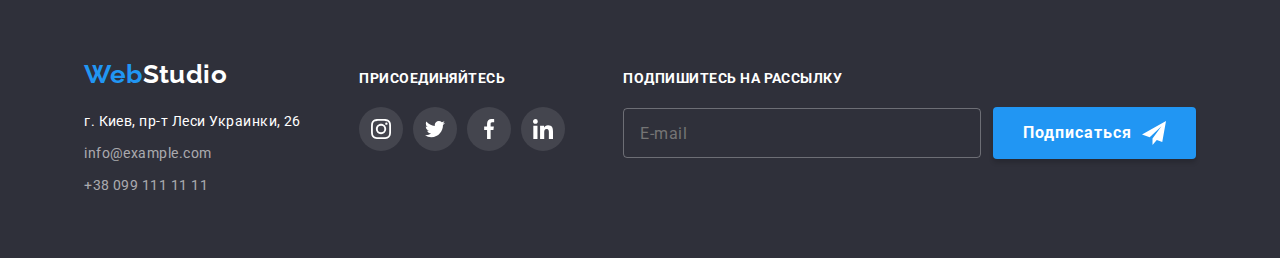
==== commit a188a21d: "add link logo" ====
--- a/portfolio.html
+++ b/portfolio.html
@@ -11,7 +11,12 @@
       rel="stylesheet"
     />
     <link rel="stylesheet" href="./css/main.min.css" />
-    <title>Portfolio</title>
+    <link
+      rel="shortcut icon"
+      href="./img/icon/webstudio.svg"
+      type="image/icon"
+    />
+    <title>WebStudio - Portfolio</title>
   </head>
 
   <body>
@@ -26,8 +31,14 @@
 
         <button type="button" class="menu-btn" data-menu-button>
           <svg class="menu-btn__svg" width="40" height="40">
-            <use class="menu-btn__icon--burger" href="./img/icon/sprite.svg#icon-burger"></use>
-            <use class="menu-btn__icon--cross" href="./img/icon/sprite.svg#icon-cross"></use>
+            <use
+              class="menu-btn__icon--burger"
+              href="./img/icon/sprite.svg#icon-burger"
+            ></use>
+            <use
+              class="menu-btn__icon--cross"
+              href="./img/icon/sprite.svg#icon-cross"
+            ></use>
           </svg>
         </button>
 
@@ -38,18 +49,25 @@
                 <a href="./index.html" class="site-nav__link">Студия</a>
               </li>
               <li class="site-nav__item">
-                <a href="./portfolio.html" class="site-nav__link site-nav__link--current"
+                <a
+                  href="./portfolio.html"
+                  class="site-nav__link site-nav__link--current"
                   >Портфолио</a
                 >
               </li>
-              <li class="site-nav__item"><a href="" class="site-nav__link">Контакты</a></li>
+              <li class="site-nav__item">
+                <a href="" class="site-nav__link">Контакты</a>
+              </li>
             </ul>
           </nav>
 
           <div>
             <ul class="auth-site">
               <li class="auth-site__item">
-                <a href="tel:+380961111111" class="auth-site__link auth-site__link--tel">
+                <a
+                  href="tel:+380961111111"
+                  class="auth-site__link auth-site__link--tel"
+                >
                   <svg class="auth-site__svg" width="10" height="16">
                     <use href="./img/icon/sprite.svg#icon-tel"></use>
                   </svg>
@@ -68,16 +86,24 @@
 
             <ul class="soc-auth">
               <li class="soc-auth__item">
-                <a href="https://www.instagram.com/" class="soc-auth__link">Instagram</a>
+                <a href="https://www.instagram.com/" class="soc-auth__link"
+                  >Instagram</a
+                >
               </li>
               <li class="soc-auth__item">
-                <a href="https://twitter.com/home" class="soc-auth__link">Twitter</a>
+                <a href="https://twitter.com/home" class="soc-auth__link"
+                  >Twitter</a
+                >
               </li>
               <li class="soc-auth__item">
-                <a href="https://www.facebook.com/" class="soc-auth__link">Facebook</a>
+                <a href="https://www.facebook.com/" class="soc-auth__link"
+                  >Facebook</a
+                >
               </li>
               <li class="soc-auth__item">
-                <a href="https://www.linkedin.com/" class="soc-auth__link">LinkedIn</a>
+                <a href="https://www.linkedin.com/" class="soc-auth__link"
+                  >LinkedIn</a
+                >
               </li>
             </ul>
           </div>
@@ -97,16 +123,22 @@
               <button type="button" class="gallery-filters__btn">Все</button>
             </li>
             <li class="gallery-filters__item">
-              <button type="button" class="gallery-filters__btn">Веб-сайты</button>
+              <button type="button" class="gallery-filters__btn">
+                Веб-сайты
+              </button>
             </li>
             <li class="gallery-filters__item">
-              <button type="button" class="gallery-filters__btn">Приложения</button>
+              <button type="button" class="gallery-filters__btn">
+                Приложения
+              </button>
             </li>
             <li class="gallery-filters__item">
               <button type="button" class="gallery-filters__btn">Дизайн</button>
             </li>
             <li class="gallery-filters__item">
-              <button type="button" class="gallery-filters__btn">Маркетинг</button>
+              <button type="button" class="gallery-filters__btn">
+                Маркетинг
+              </button>
             </li>
           </ul>
 
@@ -123,9 +155,9 @@
                   />
 
                   <p class="gallery-hidden__text">
-                    Технокряк это современная площадка распространения коронавируса. Компании
-                    используют эту платформу для цифрового шпионажа и атак на защищённые сервера
-                    конкурентов.
+                    Технокряк это современная площадка распространения
+                    коронавируса. Компании используют эту платформу для
+                    цифрового шпионажа и атак на защищённые сервера конкурентов.
                   </p>
                 </div>
 
@@ -147,14 +179,16 @@
                   />
 
                   <p class="gallery-hidden__text">
-                    Технокряк это современная площадка распространения коронавируса. Компании
-                    используют эту платформу для цифрового шпионажа и атак на защищённые сервера
-                    конкурентов.
-                  </p>
-                </div>
-
-                <div class="gallery-content">
-                  <h3 class="gallery-content__name">Постер New Orlean vs Golden Star</h3>
+                    Технокряк это современная площадка распространения
+                    коронавируса. Компании используют эту платформу для
+                    цифрового шпионажа и атак на защищённые сервера конкурентов.
+                  </p>
+                </div>
+
+                <div class="gallery-content">
+                  <h3 class="gallery-content__name">
+                    Постер New Orlean vs Golden Star
+                  </h3>
                   <p class="gallery-content__style">Дизайн</p>
                 </div>
               </a>
@@ -171,9 +205,9 @@
                   />
 
                   <p class="gallery-hidden__text">
-                    Технокряк это современная площадка распространения коронавируса. Компании
-                    используют эту платформу для цифрового шпионажа и атак на защищённые сервера
-                    конкурентов.
+                    Технокряк это современная площадка распространения
+                    коронавируса. Компании используют эту платформу для
+                    цифрового шпионажа и атак на защищённые сервера конкурентов.
                   </p>
                 </div>
 
@@ -195,9 +229,9 @@
                   />
 
                   <p class="gallery-hidden__text">
-                    Технокряк это современная площадка распространения коронавируса. Компании
-                    используют эту платформу для цифрового шпионажа и атак на защищённые сервера
-                    конкурентов.
+                    Технокряк это современная площадка распространения
+                    коронавируса. Компании используют эту платформу для
+                    цифрового шпионажа и атак на защищённые сервера конкурентов.
                   </p>
                 </div>
 
@@ -219,9 +253,9 @@
                   />
 
                   <p class="gallery-hidden__text">
-                    Технокряк это современная площадка распространения коронавируса. Компании
-                    используют эту платформу для цифрового шпионажа и атак на защищённые сервера
-                    конкурентов.
+                    Технокряк это современная площадка распространения
+                    коронавируса. Компании используют эту платформу для
+                    цифрового шпионажа и атак на защищённые сервера конкурентов.
                   </p>
                 </div>
 
@@ -243,14 +277,16 @@
                   />
 
                   <p class="gallery-hidden__text">
-                    Технокряк это современная площадка распространения коронавируса. Компании
-                    используют эту платформу для цифрового шпионажа и атак на защищённые сервера
-                    конкурентов.
-                  </p>
-                </div>
-
-                <div class="gallery-content">
-                  <h3 class="gallery-content__name">Inspiration has no Borders</h3>
+                    Технокряк это современная площадка распространения
+                    коронавируса. Компании используют эту платформу для
+                    цифрового шпионажа и атак на защищённые сервера конкурентов.
+                  </p>
+                </div>
+
+                <div class="gallery-content">
+                  <h3 class="gallery-content__name">
+                    Inspiration has no Borders
+                  </h3>
                   <p class="gallery-content__style">Веб-сайт</p>
                 </div>
               </a>
@@ -267,9 +303,9 @@
                   />
 
                   <p class="gallery-hidden__text">
-                    Технокряк это современная площадка распространения коронавируса. Компании
-                    используют эту платформу для цифрового шпионажа и атак на защищённые сервера
-                    конкурентов.
+                    Технокряк это современная площадка распространения
+                    коронавируса. Компании используют эту платформу для
+                    цифрового шпионажа и атак на защищённые сервера конкурентов.
                   </p>
                 </div>
 
@@ -291,9 +327,9 @@
                   />
 
                   <p class="gallery-hidden__text">
-                    Технокряк это современная площадка распространения коронавируса. Компании
-                    используют эту платформу для цифрового шпионажа и атак на защищённые сервера
-                    конкурентов.
+                    Технокряк это современная площадка распространения
+                    коронавируса. Компании используют эту платформу для
+                    цифрового шпионажа и атак на защищённые сервера конкурентов.
                   </p>
                 </div>
 
@@ -315,9 +351,9 @@
                   />
 
                   <p class="gallery-hidden__text">
-                    Технокряк это современная площадка распространения коронавируса. Компании
-                    используют эту платформу для цифрового шпионажа и атак на защищённые сервера
-                    конкурентов.
+                    Технокряк это современная площадка распространения
+                    коронавируса. Компании используют эту платформу для
+                    цифрового шпионажа и атак на защищённые сервера конкурентов.
                   </p>
                 </div>
 
@@ -348,10 +384,14 @@
                   </a>
                 </li>
                 <li class="footer__item">
-                  <a href="mailto:info@example.com" class="footer__link">info@example.com </a>
+                  <a href="mailto:info@example.com" class="footer__link"
+                    >info@example.com
+                  </a>
                 </li>
                 <li class="footer__item">
-                  <a href="tel:+380991111111" class="footer__link">+38 099 111 11 11 </a>
+                  <a href="tel:+380991111111" class="footer__link"
+                    >+38 099 111 11 11
+                  </a>
                 </li>
               </ul>
             </address>
@@ -425,11 +465,18 @@
               <use href="./img/icon/sprite.svg#icon-close"></use>
             </svg>
           </button>
-          <p class="modal-form__text">Оставьте свои данные, мы вам перезвоним</p>
+          <p class="modal-form__text">
+            Оставьте свои данные, мы вам перезвоним
+          </p>
 
           <div class="modal-form__field">
             <label class="modal-form__label" for="name">Имя</label>
-            <input class="modal-form__input" type="text" name="name" id="name" />
+            <input
+              class="modal-form__input"
+              type="text"
+              name="name"
+              id="name"
+            />
             <svg class="modal-form__icon">
               <use href="./img/icon/sprite.svg#icon-name-modal"></use>
             </svg>
@@ -445,7 +492,12 @@
 
           <div class="modal-form__field">
             <label class="modal-form__label" for="mail">Почта</label>
-            <input class="modal-form__input" type="text" name="name" id="mail" />
+            <input
+              class="modal-form__input"
+              type="text"
+              name="name"
+              id="mail"
+            />
             <svg class="modal-form__icon">
               <use href="./img/icon/sprite.svg#icon-mail-modal"></use>
             </svg>
@@ -463,7 +515,12 @@
           </div>
 
           <div class="form-checkbox">
-            <input class="form-checkbox__input" type="checkbox" name="policy" id="policy" />
+            <input
+              class="form-checkbox__input"
+              type="checkbox"
+              name="policy"
+              id="policy"
+            />
             <label class="form-checkbox__label" for="policy"
               >Соглашаюсь с рассылкой и принимаю
             </label>
--- a/css/main.min.css
+++ b/css/main.min.css
@@ -1,2 +1,2 @@
-/*! modern-normalize v0.6.0 | MIT License | https://github.com/sindresorhus/modern-normalize */*,*::before,*::after{box-sizing:border-box}:root{-moz-tab-size:4;tab-size:4}html{line-height:1.15;-webkit-text-size-adjust:100%}body{margin:0}body{font-family:system-ui,-apple-system,"Segoe UI",Roboto,Helvetica,Arial,sans-serif,"Apple Color Emoji","Segoe UI Emoji"}hr{height:0}abbr[title]{text-decoration:underline dotted}b,strong{font-weight:bolder}code,kbd,samp,pre{font-family:SFMono-Regular, Consolas, "Liberation Mono", Menlo, monospace;font-size:1em}small{font-size:80%}sub,sup{font-size:75%;line-height:0;position:relative;vertical-align:baseline}sub{bottom:-0.25em}sup{top:-0.5em}button,input,optgroup,select,textarea{font-family:inherit;font-size:100%;line-height:1.15;margin:0}button,select{text-transform:none}button,[type="button"],[type="reset"],[type="submit"]{-webkit-appearance:button}button::-moz-focus-inner,[type="button"]::-moz-focus-inner,[type="reset"]::-moz-focus-inner,[type="submit"]::-moz-focus-inner{border-style:none;padding:0}button:-moz-focusring,[type="button"]:-moz-focusring,[type="reset"]:-moz-focusring,[type="submit"]:-moz-focusring{outline:1px dotted ButtonText}fieldset{padding:0.35em 0.75em 0.625em}legend{padding:0}progress{vertical-align:baseline}[type="number"]::-webkit-inner-spin-button,[type="number"]::-webkit-outer-spin-button{height:auto}[type="search"]{-webkit-appearance:textfield;outline-offset:-2px}[type="search"]::-webkit-search-decoration{-webkit-appearance:none}::-webkit-file-upload-button{-webkit-appearance:button;font:inherit}summary{display:list-item}*,*::before,*::after{box-sizing:border-box}a{text-decoration:none}h1,h2,h3,h4,h5,h6,p,ul{margin:0;padding:0;list-style:none}img{display:block;max-width:100%;height:auto}body{font-family:'Raleway', sans-serif;font-family:'Roboto', sans-serif;letter-spacing:0.03em;padding-top:77px;background-color:#fff;color:#757575}body.modal-open,body.menu-open{overflow:hidden}.container-wrap{max-width:100%;overflow:hidden}.container{padding-left:15px;padding-right:15px;margin-left:auto;margin-right:auto}@media screen and (min-width: 480px){.container{width:480px}}@media screen and (min-width: 768px){.container{width:768px}}@media screen and (min-width: 1200px){.container{width:1200px}}.visually-hidden{position:absolute;white-space:nowrap;width:1px;height:1px;overflow:hidden;border:0;padding:0;clip:rect(0 0 0 0);clip-path:inset(50%);margin:-1px}.logo{font-family:'Raleway';font-weight:700;font-size:26px;line-height:1.19;color:#2196f3}.header{position:fixed;width:100%;top:0;left:0;z-index:9;background-color:#fff;border-bottom:1px solid #ececec}.header__container{display:flex;align-items:center;padding:0 15px;justify-content:space-between}@media screen and (max-width: 767px){.header__container{padding-top:16px;padding-bottom:16px}}@media screen and (max-width: 767px){.header__container{padding-top:26px;padding-bottom:26px}}@media screen and (max-width: 767px){.header__container{padding-top:24px;padding-bottom:25px}}.header__logo--accent{color:#000}.menu-btn{border:none;padding:0;margin-left:auto;color:#757575;background-color:transparent}@media screen and (min-width: 768px){.menu-btn{display:none}}.menu-btn.is-open{z-index:3}.menu-btn__icon--cross{display:none}.menu-btn.is-open .menu-btn__icon--cross{display:block}.menu-btn.is-open .menu-btn__icon--burger{display:none}.menu-btn__svg{fill:currentColor}.menu-btn__svg:hover,.menu-btn__svg:focus{color:#2196f3}@media screen and (min-width: 768px){.menu-container{display:flex;align-items:center}}@media screen and (max-width: 767px){.menu-container{display:none}}@media screen and (max-width: 767px){.menu-container.is-open{position:fixed;top:0;left:0;height:100%;width:100%;padding:48px 40px;z-index:2;display:block;display:flex;flex-direction:column;justify-content:space-between;background-color:#fff}}@media screen and (min-width: 768px){.site-nav{display:flex;align-items:center}}.site-nav__list{display:flex}@media screen and (min-width: 768px){.site-nav__list{margin-right:84px}}@media screen and (max-width: 767px){.site-nav__list{flex-direction:column}}@media screen and (min-width: 1200px){.site-nav__list{margin-right:305px}}@media screen and (max-width: 767px){.site-nav__item:not(:last-child){margin-bottom:30px}}@media screen and (min-width: 768px){.site-nav__item:not(:last-child){margin-right:50px}}@media screen and (min-width: 768px){.site-nav__link{display:block;font-weight:500;font-size:14px;line-height:1.14;letter-spacing:0.02em;transition:color 250ms cubic-bezier(0.4, 0, 0.2, 1);color:#212121;padding-top:32px;padding-bottom:32px}}@media screen and (max-width: 767px){.site-nav__link{font-weight:500;font-size:40px;line-height:1.17;letter-spacing:0.02em;color:#212121}}.site-nav__link:hover,.site-nav__link:focus{color:#2196f3}@media screen and (min-width: 768px){.site-nav__link--current{color:#2196f3;position:relative}}@media screen and (min-width: 768px){.site-nav__link--current::after{position:absolute;content:'';bottom:0;left:0;width:100%;height:4px;border-radius:2px;bottom:-1px;background-color:#2196f3}}@media screen and (max-width: 767px){.auth-site{margin-bottom:64px}}@media screen and (min-width: 768px){.auth-site{display:flex;flex-direction:column-reverse}}@media screen and (min-width: 1199px){.auth-site{flex-direction:row-reverse}}@media screen and (min-width: 768px){.auth-site__item:not(:last-child){margin-top:10px}}@media screen and (max-width: 767px){.auth-site__item:not(:last-child){margin-bottom:32px}}@media screen and (min-width: 1199px){.auth-site__item:not(:last-child){margin-top:0;margin-left:30px}}@media screen and (max-width: 767px){.auth-site__link{font-weight:500;font-size:24px;line-height:1.16;letter-spacing:0.02em;color:#757575}}@media screen and (min-width: 768px){.auth-site__link{font-weight:500;font-size:12px;line-height:1.16;letter-spacing:0.02em;color:#757575}}@media screen and (max-width: 767px){.auth-site__link--tel{font-weight:500;font-size:34px;line-height:1.17;letter-spacing:0.02em;color:#2196f3}}@media screen and (min-width: 1199px){.auth-site__link{display:block;font-weight:500;font-size:14px;line-height:1.14;letter-spacing:0.02em;transition:color 250ms cubic-bezier(0.4, 0, 0.2, 1);color:#212121;color:#757575;display:flex;align-items:center}}.auth-site__link:hover,.auth-site__link:focus{color:#2196f3}.auth-site__svg{fill:currentColor;margin-right:10px}@media screen and (max-width: 767px){.auth-site__svg{display:none}}.soc-auth{display:flex}@media screen and (min-width: 768px){.soc-auth{display:none}}.soc-auth__item{padding:0 10px}.soc-auth__item:not(:last-child){border-right:1px solid rgba(33,33,33,0.2)}.soc-auth__link{font-weight:500;font-size:18px;line-height:1.22;letter-spacing:0.02em;color:#2196f3}.hero{height:auto;max-width:479px;padding-top:118px;padding-bottom:118px;text-align:center;margin:0 auto;background-color:#2f303a;background-repeat:no-repeat;background-position:center;background-size:cover;background-image:linear-gradient(to right, rgba(47,48,58,0.4), rgba(47,48,58,0.4)),url(../../img/adaptive/mob-hero-1x-min.jpg)}@media screen and (min-device-pixel-ratio: 2), (min-resolution: 192dpi), (min-resolution: 2dppx){.hero{background-image:linear-gradient(to right, rgba(47,48,58,0.4), rgba(47,48,58,0.4)),url(../../img/adaptive/mob-hero-2x-min.jpg)}}@media screen and (min-width: 480px){.hero{max-width:480px}}@media screen and (min-width: 768px){.hero{max-width:768px;background-image:linear-gradient(to right, rgba(47,48,58,0.4), rgba(47,48,58,0.4)),url(../../img/adaptive/tab-hero-1x-min.jpg)}}@media screen and (min-width: 768px) and (min-device-pixel-ratio: 2), screen and (min-width: 768px) and (min-resolution: 192dpi), screen and (min-width: 768px) and (min-resolution: 2dppx){.hero{background-image:linear-gradient(to right, rgba(47,48,58,0.4), rgba(47,48,58,0.4)),url(../../img/adaptive/tab-hero-2x-min.jpg)}}@media screen and (min-width: 1200px){.hero{min-height:600px;max-width:1600px;padding-top:200px;padding-bottom:200px;margin-left:auto;margin-right:auto;background-image:linear-gradient(to right, rgba(47,48,58,0.4), rgba(47,48,58,0.4)),url(../../img/adaptive/desk-hero-1x-min.jpg)}}@media screen and (min-width: 1200px) and (min-device-pixel-ratio: 2), screen and (min-width: 1200px) and (min-resolution: 192dpi), screen and (min-width: 1200px) and (min-resolution: 2dppx){.hero{background-image:linear-gradient(to right, rgba(47,48,58,0.4), rgba(47,48,58,0.4)),url(../../img/adaptive/desk-hero-2x-min.jpg)}}.hero__title{margin-bottom:30px;font-weight:900;font-size:26px;line-height:1.62;letter-spacing:0.06em;text-transform:uppercase;color:#fff}@media screen and (min-width: 1200px){.hero__title{font-size:44px;line-height:1.36}}.hero__btn{font-weight:700;font-size:16px;line-height:1.88;letter-spacing:0.06em;box-shadow:0px 4px 4px rgba(0,0,0,0.15);box-shadow:0px 4px 4px rgba(0,0,0,0.15);border-radius:4px;border:1px solid transparent;padding:10px 32px;min-width:200px;cursor:pointer;color:#fff;background-color:#2196f3}.specifics{padding-top:60px;padding-bottom:60px}@media screen and (min-width: 1200px){.specifics{padding-top:94px;padding-bottom:94px}}.specifics__list{margin:-15px}@media screen and (min-width: 768px){.specifics__list{display:flex;flex-wrap:wrap}}@media screen and (min-width: 1200px){.specifics__list{flex-wrap:nowrap}}.specifics__item{margin:15px}.specifics__item:not(:last-child){margin-bottom:30px}@media screen and (min-width: 768px){.specifics__item{width:calc((100% - 30px - 30px) / 2)}}@media screen and (min-width: 1200px){.specifics__item{width:calc(100% - 30px - 30px - 30px - 30px / 4)}}.specifics__title{margin-bottom:10px;font-weight:700;font-size:14px;line-height:1.14;text-transform:uppercase;text-align:center;color:#212121}@media screen and (min-width: 768px){.specifics__title{text-align:left}}.specifics__text{font-weight:400;font-size:14px;line-height:1.71}.specifics__svg{display:block;height:120px;border-radius:4px;margin-bottom:30px;display:flex;justify-content:center;align-items:center;background-color:#f5f4fa}.interests{padding-bottom:94px;display:none}@media screen and (min-width: 1200px){.interests{display:block}}.interests__title{margin-bottom:50px;font-weight:700;font-size:36px;line-height:1.16;text-align:center;color:#212121}.interests__list{display:flex;justify-content:center}.interests__item:not(:last-child){margin-right:30px}.hidden-box{position:relative}.hidden-box__img{display:block}.hidden-box__content{position:absolute;width:100%;height:70px;bottom:0;left:0;display:flex;align-items:center;justify-content:center;background-color:rgba(47,48,58,0.8)}.hidden-box__text{font-weight:700;font-size:14px;line-height:1.14;text-transform:uppercase;color:#fff}.team{padding-top:60px;padding-bottom:60px;background-color:#f5f4fa}@media screen and (min-width: 1200px){.team{padding-top:94px;padding-bottom:94px}}.team__title{margin-bottom:50px;font-weight:700;font-size:36px;line-height:1.16;text-align:center;color:#212121}.team__list{display:flex;flex-wrap:wrap;margin:-15px}@media screen and (min-width: 1200px){.team__list{flex-wrap:nowrap}}.team__item{box-shadow:0px 1px 3px rgba(0,0,0,0.12),0px 1px 1px rgba(0,0,0,0.14),0px 2px 1px rgba(0,0,0,0.2);border-radius:0px 0px 4px 4px;background-color:#fff;margin:15px}@media screen and (min-width: 768px){.team__item{width:calc((100% - 30px - 30px) / 2)}}.team__img{width:100%}.soclist{display:flex;justify-content:center;padding-bottom:30px}.soclist__item:not(:last-child){margin-right:10px}.soclist__link{width:44px;height:44px;display:flex;justify-content:center;align-items:center;border-radius:50%;transition:color 250ms cubic-bezier(0.4, 0, 0.2, 1),background-color 250ms cubic-bezier(0.4, 0, 0.2, 1);color:#afb1b8}.soclist__link:hover,.soclist__link:focus{color:#fff;background-color:#2196f3}.soclist__svg{fill:currentColor}.team-content{padding-top:30px;padding-bottom:16px;text-align:center}.team-content__name{font-weight:500;font-size:16px;line-height:1.18;color:#212121;margin-bottom:10px}.team-content__position{font-weight:500;font-size:16px;line-height:1.18;color:#212121;font-weight:400;color:#757575}.clients{padding-top:60px;padding-bottom:60px}@media screen and (min-width: 1200px){.clients{padding-top:94px;padding-bottom:94px}}.clients__title{margin-bottom:50px;font-weight:700;font-size:36px;line-height:1.16;text-align:center;color:#212121}.clients__list{display:flex;flex-wrap:wrap;margin:-15px}@media screen and (max-width: 479px){.clients__list{justify-content:center}}@media screen and (min-width: 1200px){.clients__list{flex-wrap:nowrap}}.clients__item{margin:15px}@media screen and (min-width: 768px){.clients__item{width:calc((100% - 60px - 30px) / 3)}}.clients__link{display:flex;justify-content:center;align-items:center;height:100%;border:1px solid #afb1b8;border-radius:4px;width:210px;height:92px;transition:color 250ms cubic-bezier(0.4, 0, 0.2, 1),background-color 250ms cubic-bezier(0.4, 0, 0.2, 1);color:#afb1b8}.clients__link:hover,.clients__link:focus{color:#2196f3;border-color:#2196f3}@media screen and (min-width: 768px){.clients__link{width:226px}}@media screen and (min-width: 1200px){.clients__link{width:170px}}.clients__svg{fill:currentColor}.footer{padding-top:60px;padding-bottom:60px;text-align:center;background-color:#2f303a}@media screen and (min-width: 1200px){.footer{text-align:start}}@media screen and (min-width: 768px){.footer__tablet{display:flex;flex-wrap:wrap;align-items:baseline;justify-content:space-around}}.footer__box{margin-bottom:60px}@media screen and (min-width: 1200px){.footer__box{margin-bottom:0}}.footer__logo{display:block;margin-bottom:20px}.footer__logo--accent{color:#fff}.footer__item:not(:last-child){margin-bottom:8px}.footer__link{font-style:normal;font-weight:400;font-size:14px;line-height:1.71;transition:color 250ms cubic-bezier(0.4, 0, 0.2, 1);color:rgba(255,255,255,0.6)}.footer__link--street{color:#fff}.footer__link:hover,.footer__link:focus{color:#2196f3}.footer-soclist{margin-bottom:60px}.footer-soclist__text{margin-bottom:20px;font-weight:700;font-size:14px;line-height:1.14;text-transform:uppercase;color:#fff}.footer-soclist__list{display:flex;justify-content:center}.footer-soclist__item:not(:last-child){margin-right:10px}.footer-soclist__link{display:flex;justify-content:center;align-items:center;width:44px;height:44px;border-radius:50%;transition:background-color 250ms cubic-bezier(0.4, 0, 0.2, 1);background-color:rgba(255,255,255,0.1)}.footer-soclist__link:hover,.footer-soclist__link:focus{background-color:#2196f3}.footer-subscribe__text{margin-bottom:20px;font-weight:700;font-size:14px;line-height:1.14;text-transform:uppercase;color:#fff}.footer-subscribe__form{display:inline-block}@media screen and (min-width: 1200px){.footer-subscribe__form{display:flex;align-items:center}}.footer-subscribe__input{display:block;margin-bottom:20px;padding:15px 16px;outline:none;height:50px;width:450px;border-radius:4px;border:1px solid rgba(255,255,255,0.3);font-weight:400;font-size:16px;line-height:1.25;letter-spacing:inherit;transition:border-color 250ms cubic-bezier(0.4, 0, 0.2, 1);background-color:transparent;color:#ffffff}.footer-subscribe__input:focus{border-color:#2196f3}@media screen and (max-width: 479px){.footer-subscribe__input{width:100%}}@media screen and (min-width: 1200px){.footer-subscribe__input{width:358px;margin-bottom:0}}.footer-subscribe__btn{border:1px solid transparent;box-shadow:0px 4px 4px rgba(0,0,0,0.15);border-radius:4px;padding:10px 29px;min-width:200px;font-weight:700;font-size:16px;line-height:1.88;letter-spacing:0.06em;cursor:pointer;display:flex;justify-content:center;align-items:center;margin-left:auto;margin-right:auto;color:#fff;background-color:#2196f3}@media screen and (min-width: 1200px){.footer-subscribe__btn{margin:0 0 0 12px}}.footer-subscribe__icon{margin-left:10px}.gallery{padding-top:60px;padding-bottom:60px}@media screen and (min-width: 1200px){.gallery{padding-top:94px;padding-bottom:94px}}.gallery-filters{margin-bottom:30px;display:flex;flex-wrap:wrap;margin-top:-15px}@media screen and (min-width: 768px){.gallery-filters{display:flex;justify-content:center}}@media screen and (min-width: 1200px){.gallery-filters{margin-bottom:50px}}.gallery-filters__item{margin-top:15px}.gallery-filters__item:not(:last-child){margin-right:8px}.gallery-filters__btn{padding:6px 22px;cursor:pointer;border-radius:4px;border:1px solid transparent;font-weight:500;font-size:16px;line-height:1.62;transition:color 250ms cubic-bezier(0.4, 0, 0.2, 1),background-color 250ms cubic-bezier(0.4, 0, 0.2, 1),box-shadow 250ms cubic-bezier(0.4, 0, 0.2, 1);color:#212121;background-color:#f5f4fa}.gallery-filters__btn:hover,.gallery-filters__btn:focus{color:#fff;background-color:#2196f3;box-shadow:0px 3px 1px rgba(0,0,0,0.1),0px 1px 2px rgba(0,0,0,0.08),0px 2px 2px rgba(0,0,0,0.12)}.gallery-projects{flex-wrap:wrap}@media screen and (min-width: 768px){.gallery-projects{display:flex;flex-wrap:wrap;margin:-15px}}@media screen and (min-width: 1200px){.gallery-projects{margin:-15px}}.gallery-projects__item{border:1px solid #eee}@media screen and (max-width: 767px){.gallery-projects__item:not(:last-child){margin-bottom:30px}}@media screen and (min-width: 768px){.gallery-projects__item{width:calc((100% - 30px - 30px) / 2);margin:15px}}@media screen and (min-width: 1200px){.gallery-projects__item{width:calc((100% - 60px - 30px) / 3);margin:15px}}.gallery-projects__link{display:block;transition:box-shadow 250ms cubic-bezier(0.4, 0, 0.2, 1)}.gallery-projects__link:hover,.gallery-projects__link:focus{box-shadow:0px 1px 1px rgba(0,0,0,0.12),0px 4px 4px rgba(0,0,0,0.06),1px 4px 6px rgba(0,0,0,0.16)}.gallery-content{padding:20px 24px}.gallery-content__name{font-weight:700;font-size:18px;line-height:2;letter-spacing:0.06em;color:#212121}.gallery-content__style{font-weight:400;font-size:16px;line-height:1.88;color:#757575}.gallery-hidden{position:relative;display:block;overflow:hidden}.gallery-hidden__img{width:100%;display:block}.gallery-hidden__text{position:absolute;top:0;left:0;height:100%;width:100%;padding:63px 24px;font-weight:400;font-size:18px;line-height:1.56;transform:translateY(100%);transition:transform 250ms cubic-bezier(0.4, 0, 0.2, 1);color:#fff;background-color:rgba(33,150,243,0.9)}.gallery-projects__link:hover .gallery-hidden__text,.gallery-projects__link:focus .gallery-hidden__text{transform:translateY(0)}.backdrop{position:fixed;top:0;left:0;width:100%;height:100%;z-index:9;overflow-y:scroll;transition:opacity 250ms cubic-bezier(0.4, 0, 0.2, 1);background-color:rgba(0,0,0,0.2)}.backdrop__is-hidden{visibility:hidden;opacity:0;pointer-events:none}.backdrop__is-hidden .backdrop-modal{transform:translate(-50%, -50%) scale(0.1)}.backdrop-modal{position:absolute;top:50%;left:50%;z-index:18;opacity:1;transform:translate(-50%, -50%) scale(1);transition:transform 250ms cubic-bezier(0.4, 0, 0.2, 1),opacity 250ms cubic-bezier(0.4, 0, 0.2, 1),box-shadow 250ms cubic-bezier(0.4, 0, 0.2, 1);width:450px;min-height:609px;box-shadow:0px 1px 3px rgba(0,0,0,0.12),0px 1px 1px rgba(0,0,0,0.14),0px 2px 1px rgba(0,0,0,0.2);border-radius:4px;background-color:#fff}@media screen and (min-width: 1200px){.backdrop-modal{width:528px;height:581px}}.modal-form{display:block;padding:40px}.modal-form__btn{position:absolute;top:8px;right:8px;width:30px;height:30px;cursor:pointer;border-radius:50%;border:1px solid rgba(0,0,0,0.1);display:flex;align-items:center;justify-content:center;transition:color 250ms cubic-bezier(0.4, 0, 0.2, 1);background-color:#fff;color:#000}.modal-form__btn:hover,.modal-form__btn:focus{color:#2196f3}.modal-form__icon{fill:currentColor}.modal-form__text{text-align:center;font-weight:700;font-size:20px;line-height:1.5;margin-bottom:12px;color:#212121}@media screen and (min-width: 1200px){.modal-form__text{text-align:start;line-height:1.15}}.modal-form__field{position:relative;display:flex;flex-direction:column}.modal-form__field:not(:last-child){margin-bottom:10px}.modal-form__field:hover{color:#2196f3}.modal-form__input{outline:none;height:40px;border:1px solid rgba(33,33,33,0.2);border-radius:4px;transition:border-color 250ms cubic-bezier(0.4, 0, 0.2, 1);padding:0 42px}.modal-form__field:hover .modal-form__input{border-color:#2196f3}.modal-form__input:focus{border-color:#2196f3}.modal-form__label{font-size:12px;line-height:1.16;letter-spacing:0.01em}.modal-form__label:not(:last-child){margin-bottom:4px}.modal-form__icon{position:absolute;left:0;top:50%;display:inline-block;width:18px;height:18px;margin-left:15px;transition:color 250ms cubic-bezier(0.4, 0, 0.2, 1);fill:#212121}.modal-form__field:hover .modal-form__icon{fill:#2196f3}.modal-form__comment{font-size:12px;line-height:1.16;letter-spacing:0.01em;resize:none;height:120px;padding-left:16px;padding-top:12px;border:1px solid rgba(33,33,33,0.2);border-radius:4px;outline:none;transition:border-color 250ms cubic-bezier(0.4, 0, 0.2, 1);color:#212121}.modal-form__comment:hover,.modal-form__comment:focus{border-color:#2196f3}.form-checkbox{margin-bottom:30px}.form-checkbox__input{position:absolute;white-space:nowrap;width:1px;height:1px;overflow:hidden;border:0;padding:0;clip:rect(0 0 0 0);clip-path:inset(50%);margin:-1px}.form-checkbox__label{margin-left:8px;font-weight:400;font-size:12px;line-height:1.16;letter-spacing:0.01em}@media screen and (min-width: 1200px){.form-checkbox__label{font-size:14px;line-height:1.71}}.form-checkbox__label::before{content:'';display:inline-flex;width:16px;height:15px;border-radius:4px;border:2px solid #212121;margin-right:7px;transition:border-color 250ms cubic-bezier(0.4, 0, 0.2, 1)}.form-checkbox__input:checked+.form-checkbox__label::before{background-color:#2196f3;background-image:url(../img/icon/check.svg);background-repeat:no-repeat;background-position:center;background-size:contain;background-origin:border-box;border-color:#2196f3}.form-checkbox__link{font-weight:400;font-size:12px;line-height:1.16;text-decoration:underline;color:#2196f3}@media screen and (min-width: 1200px){.form-checkbox__link{font-size:14px;line-height:1.71}}.form-btn{display:block;margin:0 auto;padding:10px 55px;box-shadow:0px 4px 4px rgba(0,0,0,0.15);border-radius:4px;border:1px solid transparent;min-width:200px;height:50px;font-weight:700;font-size:16px;line-height:1.88;letter-spacing:0.06em;cursor:pointer;color:#fff;background-color:#2196f3}
+/*! modern-normalize v0.6.0 | MIT License | https://github.com/sindresorhus/modern-normalize */*,*::before,*::after{box-sizing:border-box}:root{-moz-tab-size:4;tab-size:4}html{line-height:1.15;-webkit-text-size-adjust:100%}body{margin:0}body{font-family:system-ui,-apple-system,"Segoe UI",Roboto,Helvetica,Arial,sans-serif,"Apple Color Emoji","Segoe UI Emoji"}hr{height:0}abbr[title]{text-decoration:underline dotted}b,strong{font-weight:bolder}code,kbd,samp,pre{font-family:SFMono-Regular, Consolas, "Liberation Mono", Menlo, monospace;font-size:1em}small{font-size:80%}sub,sup{font-size:75%;line-height:0;position:relative;vertical-align:baseline}sub{bottom:-0.25em}sup{top:-0.5em}button,input,optgroup,select,textarea{font-family:inherit;font-size:100%;line-height:1.15;margin:0}button,select{text-transform:none}button,[type="button"],[type="reset"],[type="submit"]{-webkit-appearance:button}button::-moz-focus-inner,[type="button"]::-moz-focus-inner,[type="reset"]::-moz-focus-inner,[type="submit"]::-moz-focus-inner{border-style:none;padding:0}button:-moz-focusring,[type="button"]:-moz-focusring,[type="reset"]:-moz-focusring,[type="submit"]:-moz-focusring{outline:1px dotted ButtonText}fieldset{padding:0.35em 0.75em 0.625em}legend{padding:0}progress{vertical-align:baseline}[type="number"]::-webkit-inner-spin-button,[type="number"]::-webkit-outer-spin-button{height:auto}[type="search"]{-webkit-appearance:textfield;outline-offset:-2px}[type="search"]::-webkit-search-decoration{-webkit-appearance:none}::-webkit-file-upload-button{-webkit-appearance:button;font:inherit}summary{display:list-item}*,*::before,*::after{box-sizing:border-box}a{text-decoration:none}h1,h2,h3,h4,h5,h6,p,ul{margin:0;padding:0;list-style:none}img{display:block;max-width:100%;height:auto}body{font-family:"Raleway", sans-serif;font-family:"Roboto", sans-serif;letter-spacing:0.03em;padding-top:60px;background-color:#fff;color:#757575}body.modal-open,body.menu-open{overflow:hidden}.container-wrap{max-width:100%;overflow:hidden}.container{padding-left:15px;padding-right:15px;margin-left:auto;margin-right:auto}@media screen and (min-width: 480px){.container{width:480px}}@media screen and (min-width: 768px){.container{width:768px}}@media screen and (min-width: 1200px){.container{width:1200px}}.visually-hidden{position:absolute;white-space:nowrap;width:1px;height:1px;overflow:hidden;border:0;padding:0;clip:rect(0 0 0 0);clip-path:inset(50%);margin:-1px}.logo{font-family:"Raleway";font-weight:700;font-size:26px;line-height:1.19;color:#2196f3}.header{position:fixed;width:100%;top:0;left:0;z-index:9;background-color:#fff;border-bottom:1px solid #ececec}.header__container{display:flex;align-items:center;padding:0 15px;justify-content:space-between}@media screen and (max-width: 767px){.header__container{padding-top:8px;padding-bottom:8px}}.header__logo--accent{color:#000}@media screen and (max-width: 767px){.header__logo{font-size:24px;line-height:1.16;letter-spacing:0.03em}}.menu-btn{border:none;padding:0;margin-left:auto;color:#757575;background-color:transparent}@media screen and (min-width: 768px){.menu-btn{display:none}}.menu-btn.is-open{z-index:3}.menu-btn__icon--cross{display:none}.menu-btn.is-open .menu-btn__icon--cross{display:block}.menu-btn.is-open .menu-btn__icon--burger{display:none}.menu-btn__svg{fill:currentColor}.menu-btn__svg:hover,.menu-btn__svg:focus{color:#2196f3}@media screen and (min-width: 768px){.menu-container{display:flex;align-items:center}}@media screen and (max-width: 767px){.menu-container{display:none}}@media screen and (max-width: 767px){.menu-container.is-open{position:fixed;top:0;left:0;height:100%;width:100%;padding:48px 40px;z-index:2;display:block;display:flex;flex-direction:column;justify-content:space-between;background-color:#fff}}@media screen and (min-width: 768px){.site-nav{display:flex;align-items:center}}.site-nav__list{display:flex}@media screen and (min-width: 768px){.site-nav__list{margin-right:84px}}@media screen and (max-width: 767px){.site-nav__list{flex-direction:column}}@media screen and (min-width: 1200px){.site-nav__list{margin-right:305px}}@media screen and (max-width: 767px){.site-nav__item:not(:last-child){margin-bottom:30px}}@media screen and (min-width: 768px){.site-nav__item:not(:last-child){margin-right:50px}}@media screen and (min-width: 768px){.site-nav__link{display:block;font-weight:500;font-size:14px;line-height:1.14;letter-spacing:0.02em;transition:color 250ms cubic-bezier(0.4, 0, 0.2, 1);color:#212121;padding-top:32px;padding-bottom:32px}}@media screen and (max-width: 767px){.site-nav__link{font-weight:500;font-size:40px;line-height:1.17;letter-spacing:0.02em;color:#212121}}.site-nav__link:hover,.site-nav__link:focus{color:#2196f3}@media screen and (min-width: 768px){.site-nav__link--current{color:#2196f3;position:relative}}@media screen and (min-width: 768px){.site-nav__link--current::after{position:absolute;content:"";bottom:0;left:0;width:100%;height:4px;border-radius:2px;bottom:-1px;background-color:#2196f3}}@media screen and (max-width: 767px){.auth-site{margin-bottom:64px}}@media screen and (min-width: 768px){.auth-site{display:flex;flex-direction:column-reverse}}@media screen and (min-width: 1199px){.auth-site{flex-direction:row-reverse}}@media screen and (min-width: 768px){.auth-site__item:not(:last-child){margin-top:10px}}@media screen and (max-width: 767px){.auth-site__item:not(:last-child){margin-bottom:32px}}@media screen and (min-width: 1199px){.auth-site__item:not(:last-child){margin-top:0;margin-left:30px}}@media screen and (max-width: 767px){.auth-site__link{font-weight:500;font-size:24px;line-height:1.16;letter-spacing:0.02em;color:#757575}}@media screen and (min-width: 768px){.auth-site__link{font-weight:500;font-size:12px;line-height:1.16;letter-spacing:0.02em;color:#757575}}@media screen and (max-width: 767px){.auth-site__link--tel{font-weight:500;font-size:34px;line-height:1.17;letter-spacing:0.02em;color:#2196f3}}@media screen and (min-width: 1199px){.auth-site__link{display:block;font-weight:500;font-size:14px;line-height:1.14;letter-spacing:0.02em;transition:color 250ms cubic-bezier(0.4, 0, 0.2, 1);color:#212121;color:#757575;display:flex;align-items:center}}.auth-site__link:hover,.auth-site__link:focus{color:#2196f3}.auth-site__svg{fill:currentColor;margin-right:10px}@media screen and (max-width: 767px){.auth-site__svg{display:none}}.soc-auth{display:flex}@media screen and (min-width: 768px){.soc-auth{display:none}}.soc-auth__item{padding:0 10px}.soc-auth__item:not(:last-child){border-right:1px solid rgba(33,33,33,0.2)}.soc-auth__link{font-weight:500;font-size:18px;line-height:1.22;letter-spacing:0.02em;color:#2196f3}.hero{height:auto;max-width:479px;padding-top:118px;padding-bottom:118px;text-align:center;margin:0 auto;background-color:#2f303a;background-repeat:no-repeat;background-position:center;background-size:cover;background-image:linear-gradient(to right, rgba(47,48,58,0.4), rgba(47,48,58,0.4)),url(../img/adaptive/mob-hero-1x-min.jpg)}@media screen and (min-device-pixel-ratio: 2), (min-resolution: 192dpi), (min-resolution: 2dppx){.hero{background-image:linear-gradient(to right, rgba(47,48,58,0.4), rgba(47,48,58,0.4)),url(../img/adaptive/mob-hero-2x-min.jpg)}}@media screen and (min-width: 480px){.hero{max-width:480px}}@media screen and (min-width: 768px){.hero{max-width:768px;background-image:linear-gradient(to right, rgba(47,48,58,0.4), rgba(47,48,58,0.4)),url(../img/adaptive/tab-hero-1x-min.jpg)}}@media screen and (min-width: 768px) and (min-device-pixel-ratio: 2), screen and (min-width: 768px) and (min-resolution: 192dpi), screen and (min-width: 768px) and (min-resolution: 2dppx){.hero{background-image:linear-gradient(to right, rgba(47,48,58,0.4), rgba(47,48,58,0.4)),url(../img/adaptive/tab-hero-2x-min.jpg)}}@media screen and (min-width: 1200px){.hero{min-height:600px;max-width:1600px;padding-top:200px;padding-bottom:200px;margin-left:auto;margin-right:auto;background-image:linear-gradient(to right, rgba(47,48,58,0.4), rgba(47,48,58,0.4)),url(../img/adaptive/desk-hero-1x-min.jpg)}}@media screen and (min-width: 1200px) and (min-device-pixel-ratio: 2), screen and (min-width: 1200px) and (min-resolution: 192dpi), screen and (min-width: 1200px) and (min-resolution: 2dppx){.hero{background-image:linear-gradient(to right, rgba(47,48,58,0.4), rgba(47,48,58,0.4)),url(../img/adaptive/desk-hero-2x-min.jpg)}}.hero__title{margin-bottom:30px;font-weight:900;font-size:26px;line-height:1.62;letter-spacing:0.06em;text-transform:uppercase;color:#fff}@media screen and (min-width: 1200px){.hero__title{font-size:44px;line-height:1.36}}.hero__btn{font-weight:700;font-size:16px;line-height:1.88;letter-spacing:0.06em;box-shadow:0px 4px 4px rgba(0,0,0,0.15);box-shadow:0px 4px 4px rgba(0,0,0,0.15);border-radius:4px;border:1px solid transparent;padding:10px 32px;min-width:200px;cursor:pointer;color:#fff;background-color:#2196f3}.specifics{padding-top:60px;padding-bottom:60px}@media screen and (min-width: 1200px){.specifics{padding-top:94px;padding-bottom:94px}}.specifics__list{margin:-15px}@media screen and (min-width: 768px){.specifics__list{display:flex;flex-wrap:wrap}}@media screen and (min-width: 1200px){.specifics__list{flex-wrap:nowrap}}.specifics__item{margin:15px}.specifics__item:not(:last-child){margin-bottom:30px}@media screen and (min-width: 768px){.specifics__item{width:calc((100% - 30px - 30px) / 2)}}@media screen and (min-width: 1200px){.specifics__item{width:calc(100% - 30px - 30px - 30px - 30px / 4)}}.specifics__title{margin-bottom:10px;font-weight:700;font-size:14px;line-height:1.14;text-transform:uppercase;text-align:center;color:#212121}@media screen and (min-width: 768px){.specifics__title{text-align:left}}.specifics__text{font-weight:400;font-size:14px;line-height:1.71}.specifics__svg{display:block;height:120px;border-radius:4px;margin-bottom:30px;display:flex;justify-content:center;align-items:center;background-color:#f5f4fa}.interests{padding-bottom:94px;display:none}@media screen and (min-width: 1200px){.interests{display:block}}.interests__title{margin-bottom:50px;font-weight:700;font-size:36px;line-height:1.16;text-align:center;color:#212121}.interests__list{display:flex;justify-content:center}.interests__item:not(:last-child){margin-right:30px}.hidden-box{position:relative}.hidden-box__img{display:block}.hidden-box__content{position:absolute;width:100%;height:70px;bottom:0;left:0;display:flex;align-items:center;justify-content:center;background-color:rgba(47,48,58,0.8)}.hidden-box__text{font-weight:700;font-size:14px;line-height:1.14;text-transform:uppercase;color:#fff}.team{padding-top:60px;padding-bottom:60px;background-color:#f5f4fa}@media screen and (min-width: 1200px){.team{padding-top:94px;padding-bottom:94px}}.team__title{margin-bottom:50px;font-weight:700;font-size:36px;line-height:1.16;text-align:center;color:#212121}@media screen and (max-width: 1199px){.team__title{margin-bottom:30px;font-size:28px;line-height:1.17}}.team__list{display:flex;flex-wrap:wrap;margin:-15px}@media screen and (min-width: 1200px){.team__list{flex-wrap:nowrap}}.team__item{box-shadow:0px 1px 3px rgba(0,0,0,0.12),0px 1px 1px rgba(0,0,0,0.14),0px 2px 1px rgba(0,0,0,0.2);border-radius:0px 0px 4px 4px;background-color:#fff;margin:15px}@media screen and (min-width: 768px){.team__item{width:calc((100% - 30px - 30px) / 2)}}.team__img{width:100%}.soclist{display:flex;justify-content:center;padding-bottom:30px}.soclist__item:not(:last-child){margin-right:10px}.soclist__link{width:44px;height:44px;display:flex;justify-content:center;align-items:center;border-radius:50%;transition:color 250ms cubic-bezier(0.4, 0, 0.2, 1),background-color 250ms cubic-bezier(0.4, 0, 0.2, 1);color:#afb1b8}.soclist__link:hover,.soclist__link:focus{color:#fff;background-color:#2196f3}.soclist__svg{fill:currentColor}.team-content{padding-top:30px;padding-bottom:16px;text-align:center}.team-content__name{font-weight:500;font-size:16px;line-height:1.18;color:#212121;margin-bottom:10px}.team-content__position{font-weight:500;font-size:16px;line-height:1.18;color:#212121;font-weight:400;color:#757575}.clients{padding-top:60px;padding-bottom:60px}@media screen and (min-width: 1200px){.clients{padding-top:94px;padding-bottom:94px}}.clients__title{margin-bottom:50px;font-weight:700;font-size:36px;line-height:1.16;text-align:center;color:#212121}@media screen and (max-width: 1199px){.clients__title{margin-bottom:30px;font-size:28px;line-height:1.17}}.clients__list{display:flex;flex-wrap:wrap;margin:-15px}@media screen and (max-width: 479px){.clients__list{justify-content:center}}@media screen and (min-width: 1200px){.clients__list{flex-wrap:nowrap}}.clients__item{margin:15px}@media screen and (min-width: 768px){.clients__item{width:calc((100% - 60px - 30px) / 3)}}.clients__link{display:flex;justify-content:center;align-items:center;height:100%;border:1px solid #afb1b8;border-radius:4px;width:210px;height:92px;transition:color 250ms cubic-bezier(0.4, 0, 0.2, 1),background-color 250ms cubic-bezier(0.4, 0, 0.2, 1);color:#afb1b8}.clients__link:hover,.clients__link:focus{color:#2196f3;border-color:#2196f3}@media screen and (min-width: 768px){.clients__link{width:226px}}@media screen and (min-width: 1200px){.clients__link{width:170px}}.clients__svg{fill:currentColor}.footer{padding-top:60px;padding-bottom:60px;text-align:center;background-color:#2f303a}@media screen and (min-width: 1200px){.footer{text-align:start}}@media screen and (min-width: 768px){.footer__tablet{display:flex;flex-wrap:wrap;align-items:baseline;justify-content:space-around}}.footer__box{margin-bottom:60px}@media screen and (min-width: 1200px){.footer__box{margin-bottom:0}}.footer__logo{display:block;margin-bottom:20px}.footer__logo--accent{color:#fff}.footer__item:not(:last-child){margin-bottom:8px}.footer__link{font-style:normal;font-weight:400;font-size:14px;line-height:1.71;transition:color 250ms cubic-bezier(0.4, 0, 0.2, 1);color:rgba(255,255,255,0.6)}.footer__link--street{color:#fff}.footer__link:hover,.footer__link:focus{color:#2196f3}@media screen and (max-width: 767px){.footer-soclist{margin-bottom:60px}}.footer-soclist__text{margin-bottom:20px;font-weight:700;font-size:14px;line-height:1.14;text-transform:uppercase;color:#fff}.footer-soclist__list{display:flex;justify-content:center}.footer-soclist__item:not(:last-child){margin-right:10px}.footer-soclist__link{display:flex;justify-content:center;align-items:center;width:44px;height:44px;border-radius:50%;transition:background-color 250ms cubic-bezier(0.4, 0, 0.2, 1);background-color:rgba(255,255,255,0.1)}.footer-soclist__link:hover,.footer-soclist__link:focus{background-color:#2196f3}.footer-subscribe__text{margin-bottom:20px;font-weight:700;font-size:14px;line-height:1.14;text-transform:uppercase;color:#fff}.footer-subscribe__form{display:inline-block}@media screen and (min-width: 1200px){.footer-subscribe__form{display:flex;align-items:center}}.footer-subscribe__input{display:block;margin-bottom:20px;padding:15px 16px;outline:none;height:50px;width:450px;border-radius:4px;border:1px solid rgba(255,255,255,0.3);font-weight:400;font-size:16px;line-height:1.25;letter-spacing:inherit;transition:border-color 250ms cubic-bezier(0.4, 0, 0.2, 1);background-color:transparent;color:#ffffff}.footer-subscribe__input:focus{border-color:#2196f3}@media screen and (max-width: 479px){.footer-subscribe__input{width:100%}}@media screen and (min-width: 1200px){.footer-subscribe__input{width:358px;margin-bottom:0}}.footer-subscribe__btn{border:1px solid transparent;box-shadow:0px 4px 4px rgba(0,0,0,0.15);border-radius:4px;padding:10px 29px;min-width:200px;font-weight:700;font-size:16px;line-height:1.88;letter-spacing:0.06em;cursor:pointer;display:flex;justify-content:center;align-items:center;margin-left:auto;margin-right:auto;color:#fff;background-color:#2196f3}@media screen and (min-width: 1200px){.footer-subscribe__btn{margin:0 0 0 12px}}.footer-subscribe__icon{margin-left:10px}.gallery{padding-top:60px;padding-bottom:60px}@media screen and (min-width: 1200px){.gallery{padding-top:94px;padding-bottom:94px}}.gallery-filters{margin-bottom:30px;display:flex;flex-wrap:wrap;margin-top:-15px}@media screen and (min-width: 768px){.gallery-filters{display:flex;justify-content:center}}@media screen and (min-width: 1200px){.gallery-filters{margin-bottom:50px}}.gallery-filters__item{margin-top:15px}.gallery-filters__item:not(:last-child){margin-right:8px}.gallery-filters__btn{padding:6px 22px;cursor:pointer;border-radius:4px;border:1px solid transparent;font-weight:500;font-size:16px;line-height:1.62;transition:color 250ms cubic-bezier(0.4, 0, 0.2, 1),background-color 250ms cubic-bezier(0.4, 0, 0.2, 1),box-shadow 250ms cubic-bezier(0.4, 0, 0.2, 1);color:#212121;background-color:#f5f4fa}.gallery-filters__btn:hover,.gallery-filters__btn:focus{color:#fff;background-color:#2196f3;box-shadow:0px 3px 1px rgba(0,0,0,0.1),0px 1px 2px rgba(0,0,0,0.08),0px 2px 2px rgba(0,0,0,0.12)}.gallery-projects{flex-wrap:wrap}@media screen and (min-width: 768px){.gallery-projects{display:flex;flex-wrap:wrap;margin:-15px}}@media screen and (min-width: 1200px){.gallery-projects{margin:-15px}}.gallery-projects__item{border:1px solid #eee}@media screen and (max-width: 767px){.gallery-projects__item:not(:last-child){margin-bottom:30px}}@media screen and (min-width: 768px){.gallery-projects__item{width:calc((100% - 30px - 30px) / 2);margin:15px}}@media screen and (min-width: 1200px){.gallery-projects__item{width:calc((100% - 60px - 30px) / 3);margin:15px}}.gallery-projects__link{display:block;transition:box-shadow 250ms cubic-bezier(0.4, 0, 0.2, 1)}.gallery-projects__link:hover,.gallery-projects__link:focus{box-shadow:0px 1px 1px rgba(0,0,0,0.12),0px 4px 4px rgba(0,0,0,0.06),1px 4px 6px rgba(0,0,0,0.16)}.gallery-content{padding:20px 24px}.gallery-content__name{font-weight:700;font-size:18px;line-height:2;letter-spacing:0.06em;color:#212121}.gallery-content__style{font-weight:400;font-size:16px;line-height:1.88;color:#757575}.gallery-hidden{position:relative;display:block;overflow:hidden}.gallery-hidden__img{width:100%;display:block}.gallery-hidden__text{position:absolute;top:0;left:0;height:100%;width:100%;padding:63px 24px;font-weight:400;font-size:18px;line-height:1.56;transform:translateY(100%);transition:transform 250ms cubic-bezier(0.4, 0, 0.2, 1);color:#fff;background-color:rgba(33,150,243,0.9)}.gallery-projects__link:hover .gallery-hidden__text,.gallery-projects__link:focus .gallery-hidden__text{transform:translateY(0)}.backdrop{position:fixed;top:0;left:0;width:100%;height:100%;z-index:9;overflow-y:scroll;transition:opacity 250ms cubic-bezier(0.4, 0, 0.2, 1);background-color:rgba(0,0,0,0.2)}.backdrop__is-hidden{visibility:hidden;opacity:0;pointer-events:none}.backdrop__is-hidden .backdrop-modal{transform:translate(-50%, -50%) scale(0.1)}.backdrop-modal{position:absolute;top:50%;left:50%;z-index:18;opacity:1;transform:translate(-50%, -50%) scale(1);transition:transform 250ms cubic-bezier(0.4, 0, 0.2, 1),opacity 250ms cubic-bezier(0.4, 0, 0.2, 1),box-shadow 250ms cubic-bezier(0.4, 0, 0.2, 1);width:450px;min-height:609px;box-shadow:0px 1px 3px rgba(0,0,0,0.12),0px 1px 1px rgba(0,0,0,0.14),0px 2px 1px rgba(0,0,0,0.2);border-radius:4px;background-color:#fff}@media screen and (min-width: 1200px){.backdrop-modal{width:528px;height:581px}}.modal-form{display:block;padding:40px}.modal-form__btn{position:absolute;top:8px;right:8px;width:30px;height:30px;cursor:pointer;border-radius:50%;border:1px solid rgba(0,0,0,0.1);display:flex;align-items:center;justify-content:center;transition:color 250ms cubic-bezier(0.4, 0, 0.2, 1);background-color:#fff;color:#000}.modal-form__btn:hover,.modal-form__btn:focus{color:#2196f3}.modal-form__icon{fill:currentColor}.modal-form__text{text-align:center;font-weight:700;font-size:20px;line-height:1.5;margin-bottom:12px;color:#212121}@media screen and (min-width: 1200px){.modal-form__text{text-align:start;line-height:1.15}}.modal-form__field{position:relative;display:flex;flex-direction:column}.modal-form__field:not(:last-child){margin-bottom:10px}.modal-form__field:hover{color:#2196f3}.modal-form__input{outline:none;height:40px;border:1px solid rgba(33,33,33,0.2);border-radius:4px;transition:border-color 250ms cubic-bezier(0.4, 0, 0.2, 1);padding:0 42px}.modal-form__field:hover .modal-form__input{border-color:#2196f3}.modal-form__input:focus{border-color:#2196f3}.modal-form__label{font-size:12px;line-height:1.16;letter-spacing:0.01em}.modal-form__label:not(:last-child){margin-bottom:4px}.modal-form__icon{position:absolute;left:0;top:50%;display:inline-block;width:18px;height:18px;margin-left:15px;transition:color 250ms cubic-bezier(0.4, 0, 0.2, 1);fill:#212121}.modal-form__field:hover .modal-form__icon{fill:#2196f3}.modal-form__comment{font-size:12px;line-height:1.16;letter-spacing:0.01em;resize:none;height:120px;padding-left:16px;padding-top:12px;border:1px solid rgba(33,33,33,0.2);border-radius:4px;outline:none;transition:border-color 250ms cubic-bezier(0.4, 0, 0.2, 1);color:#212121}.modal-form__comment:hover,.modal-form__comment:focus{border-color:#2196f3}.form-checkbox{margin-bottom:30px}.form-checkbox__input{position:absolute;white-space:nowrap;width:1px;height:1px;overflow:hidden;border:0;padding:0;clip:rect(0 0 0 0);clip-path:inset(50%);margin:-1px}.form-checkbox__label{margin-left:8px;font-weight:400;font-size:12px;line-height:1.16;letter-spacing:0.01em}@media screen and (min-width: 1200px){.form-checkbox__label{font-size:14px;line-height:1.71}}.form-checkbox__label::before{content:'';display:inline-flex;width:16px;height:15px;border-radius:4px;border:2px solid #212121;margin-right:7px;transition:border-color 250ms cubic-bezier(0.4, 0, 0.2, 1)}.form-checkbox__input:checked+.form-checkbox__label::before{background-color:#2196f3;background-image:url(../img/icon/check.svg);background-repeat:no-repeat;background-position:center;background-size:contain;background-origin:border-box;border-color:#2196f3}.form-checkbox__link{font-weight:400;font-size:12px;line-height:1.16;text-decoration:underline;color:#2196f3}@media screen and (min-width: 1200px){.form-checkbox__link{font-size:14px;line-height:1.71}}.form-btn{display:block;margin:0 auto;padding:10px 55px;box-shadow:0px 4px 4px rgba(0,0,0,0.15);border-radius:4px;border:1px solid transparent;min-width:200px;height:50px;font-weight:700;font-size:16px;line-height:1.88;letter-spacing:0.06em;cursor:pointer;color:#fff;background-color:#2196f3}
 /*# sourceMappingURL=main.min.css.map */